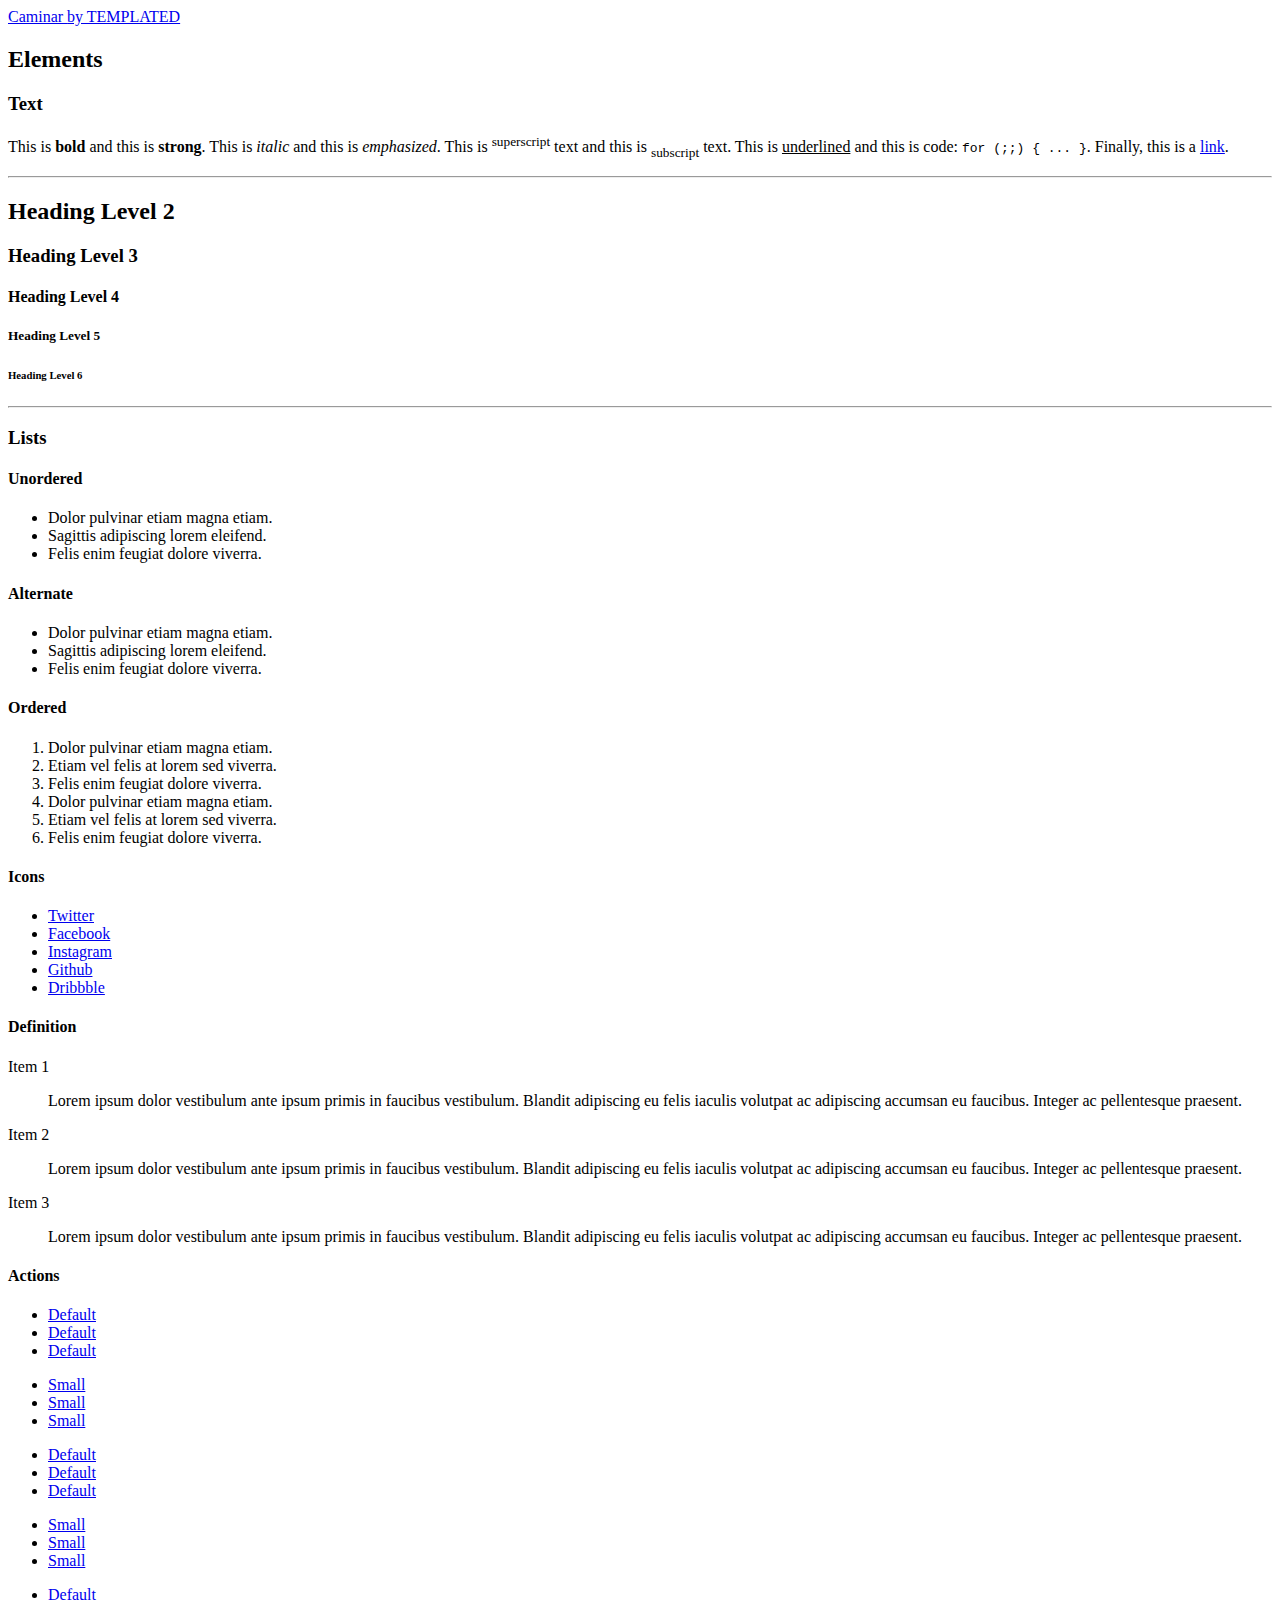
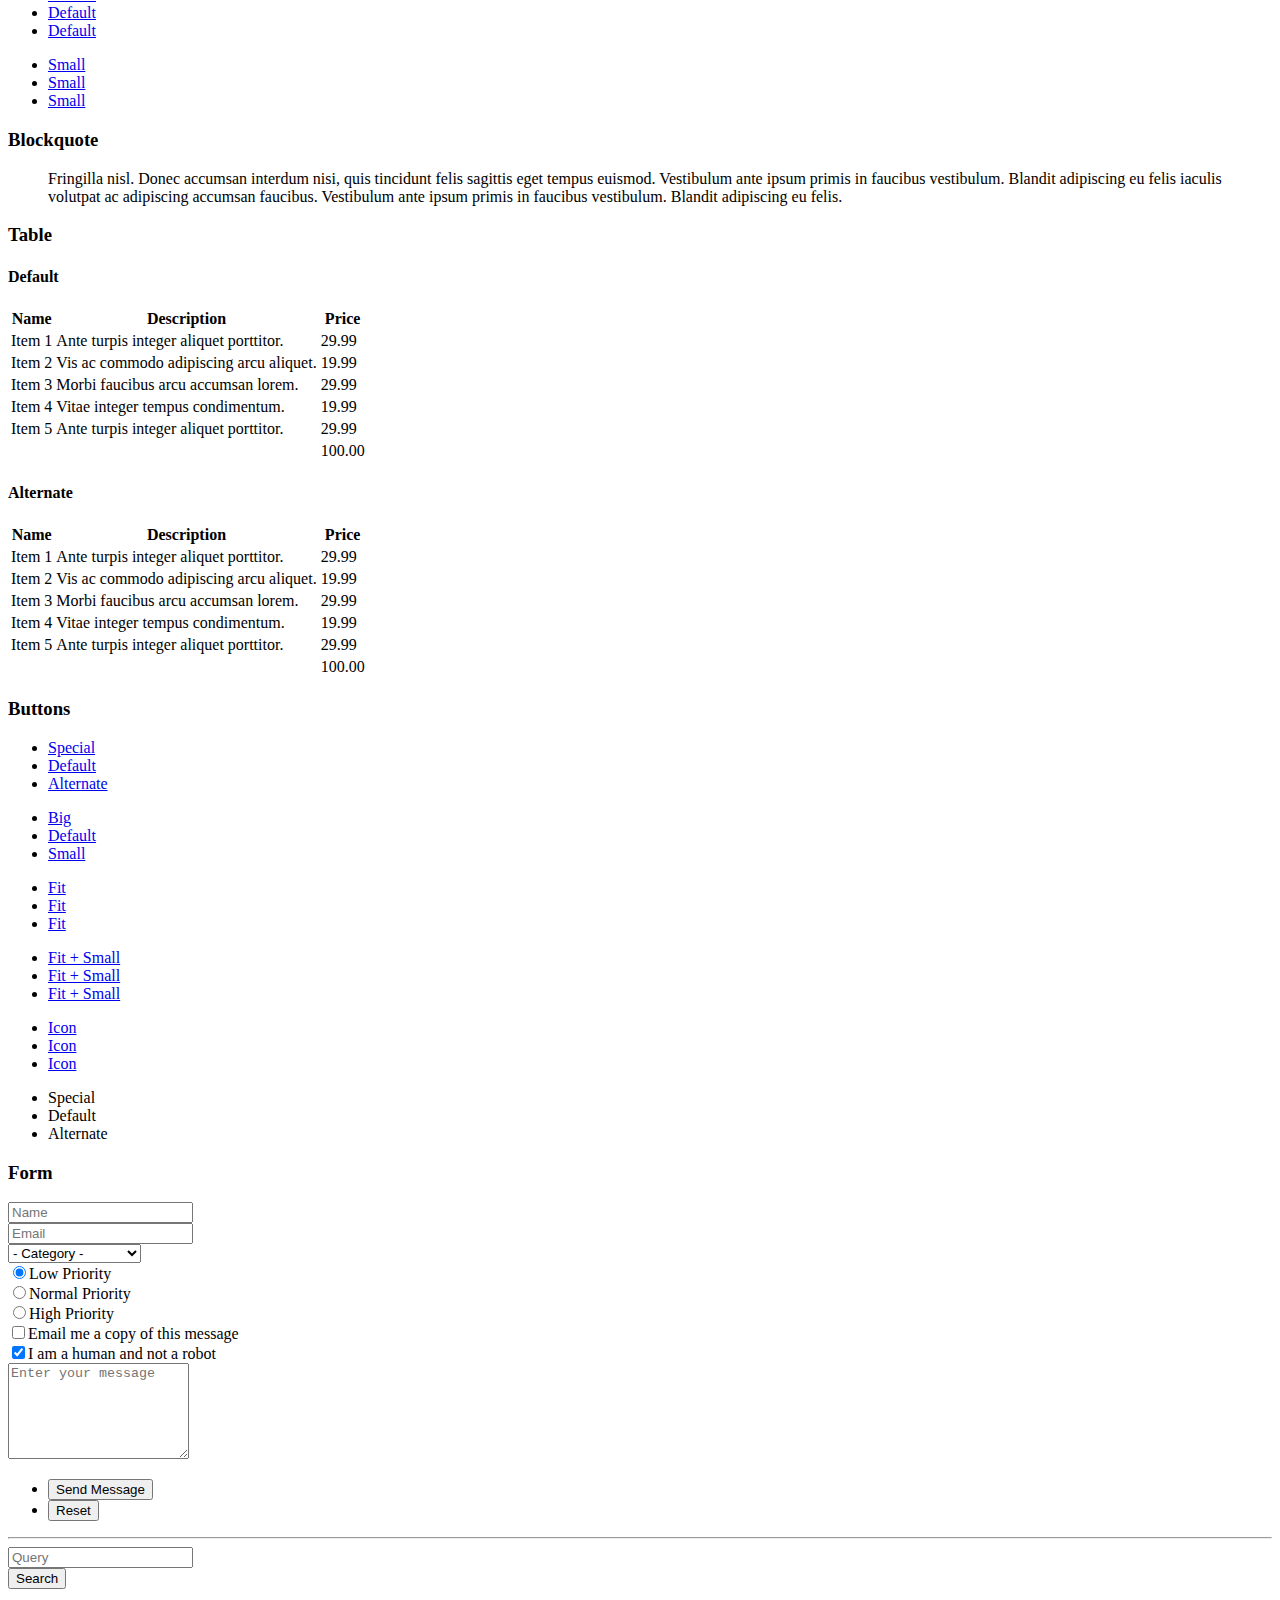
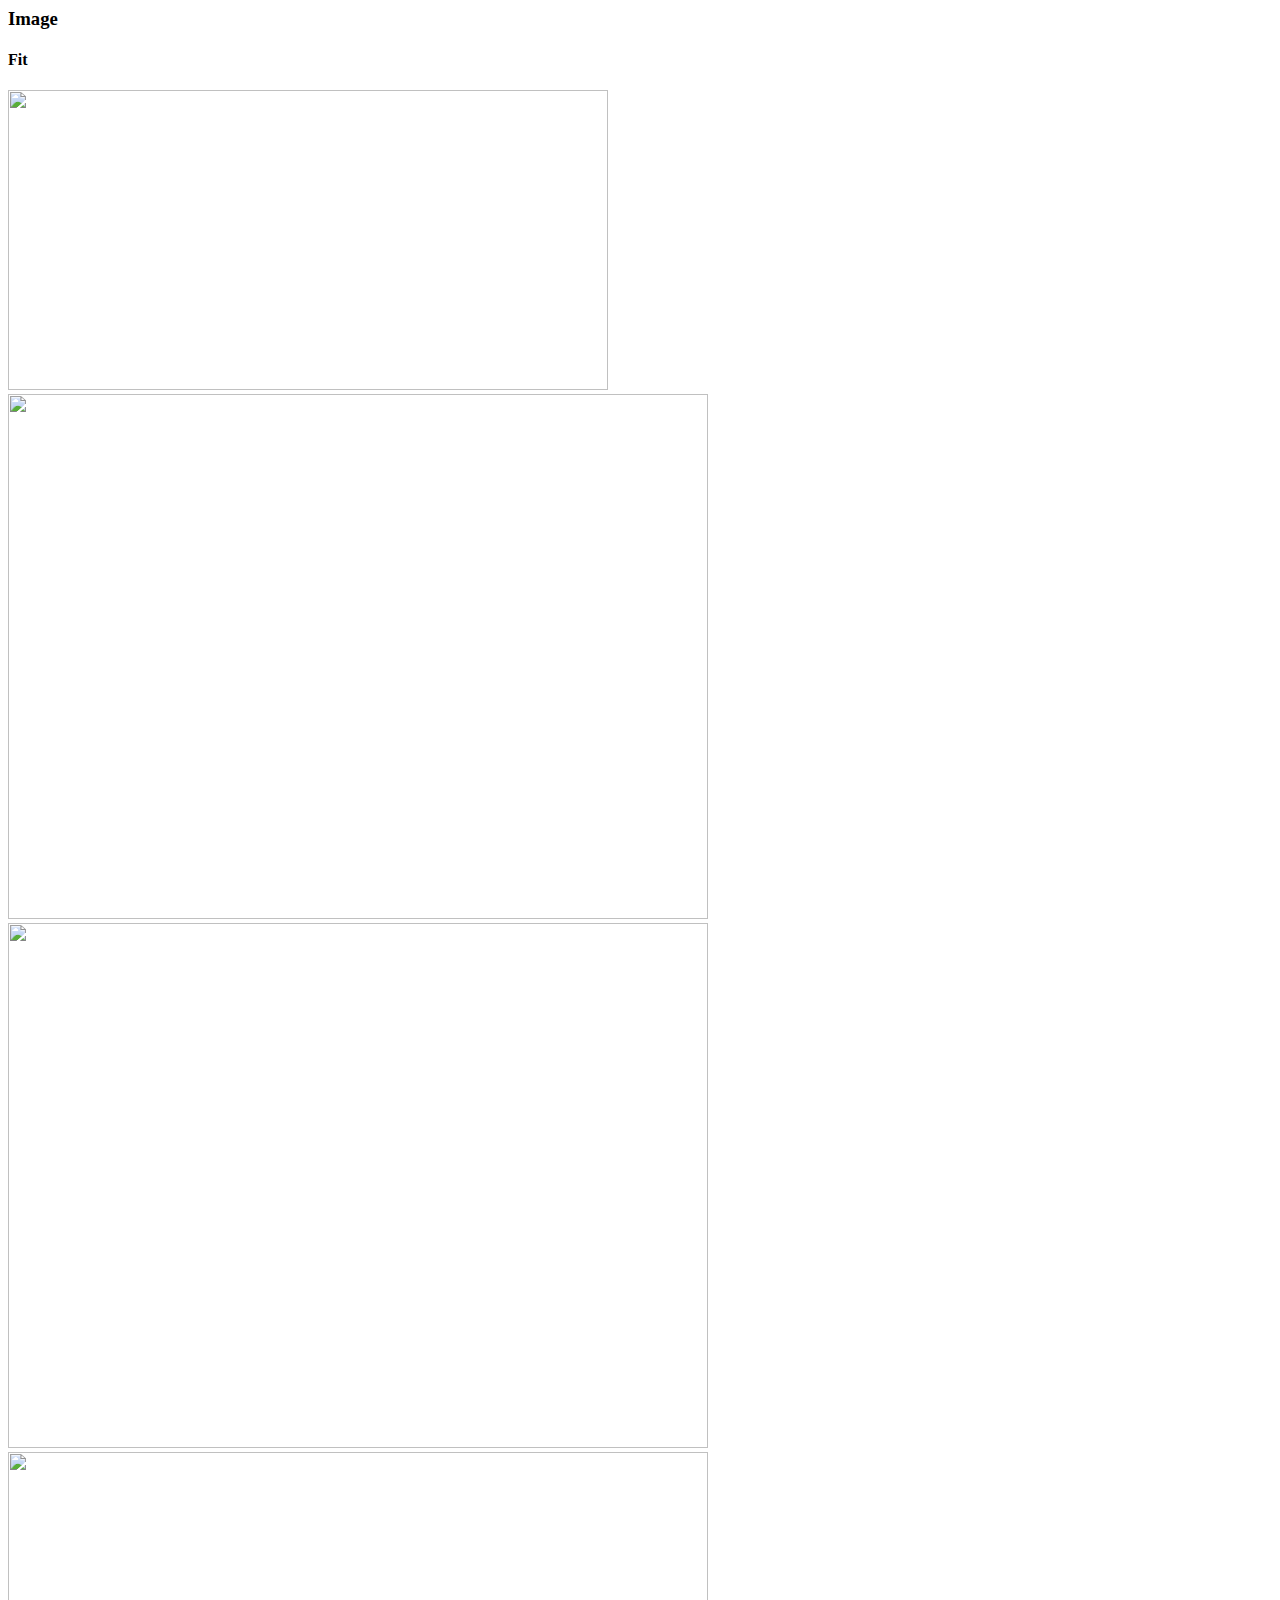
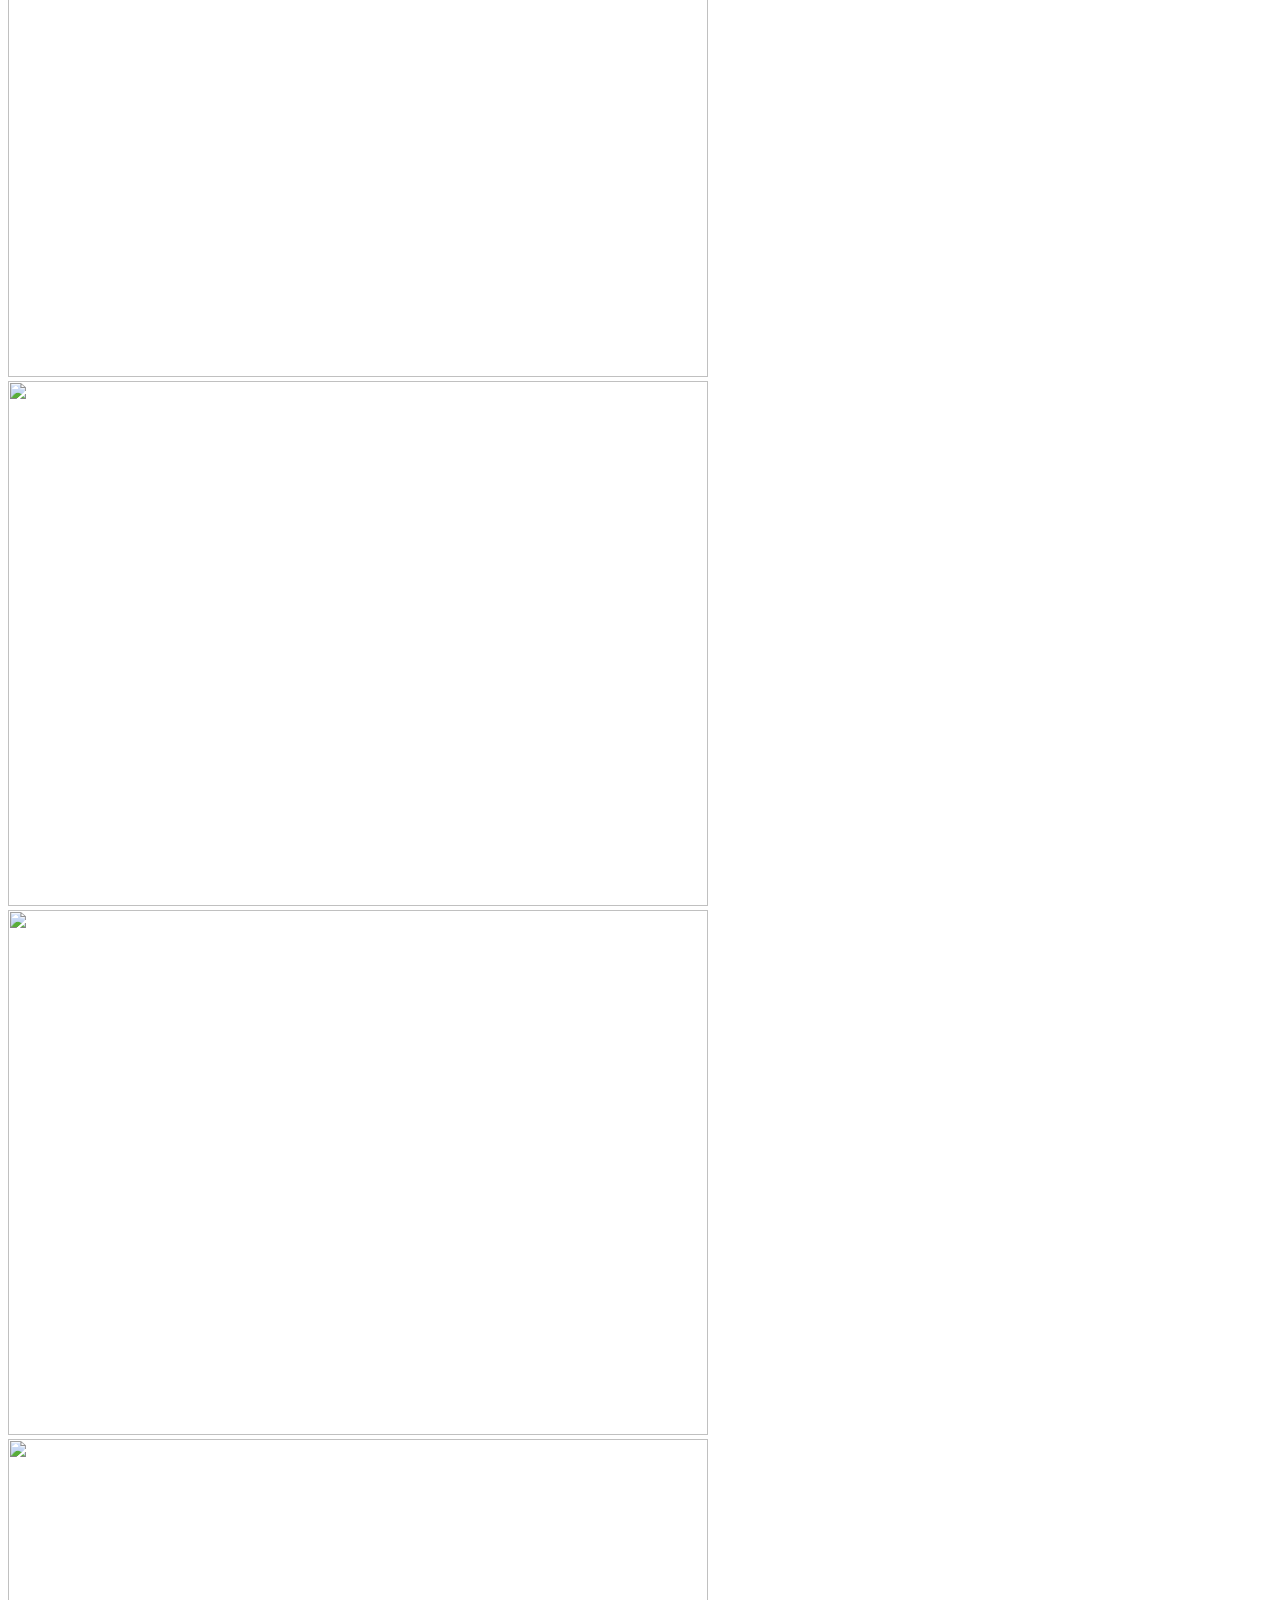
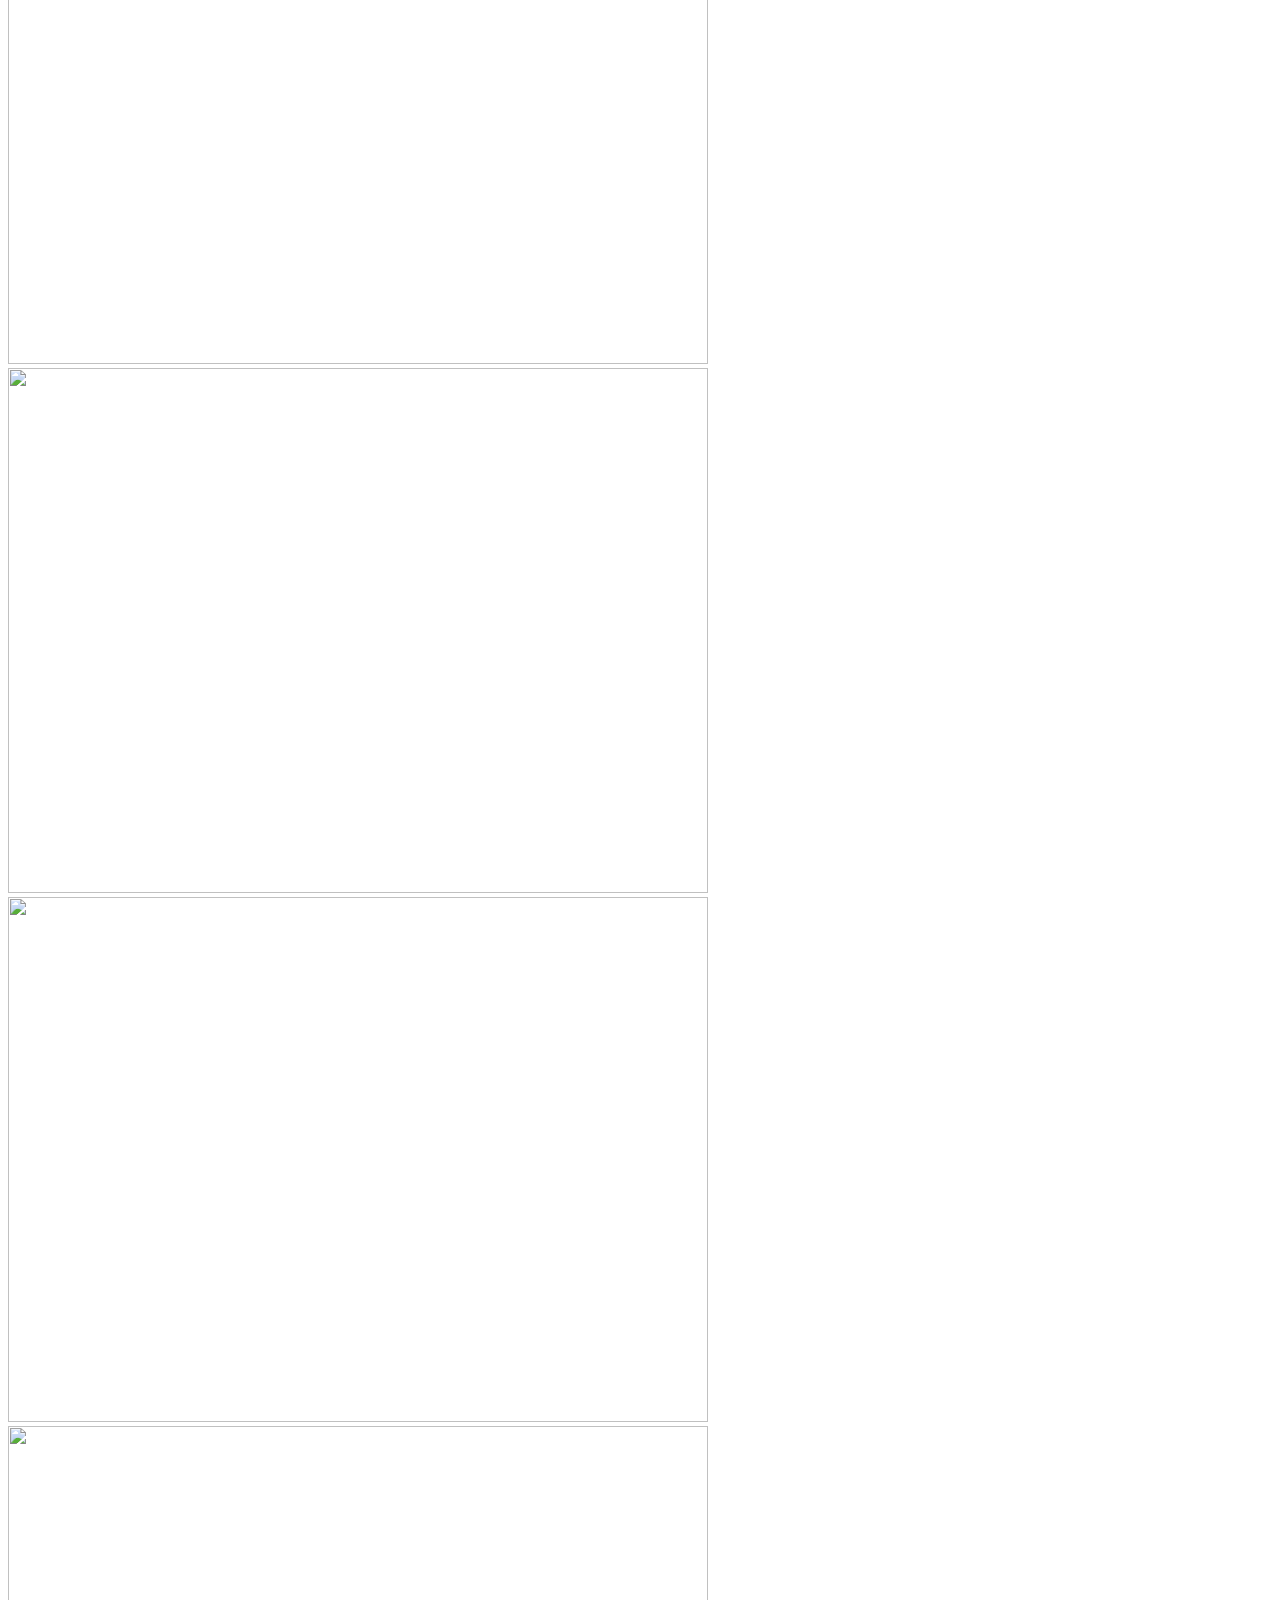
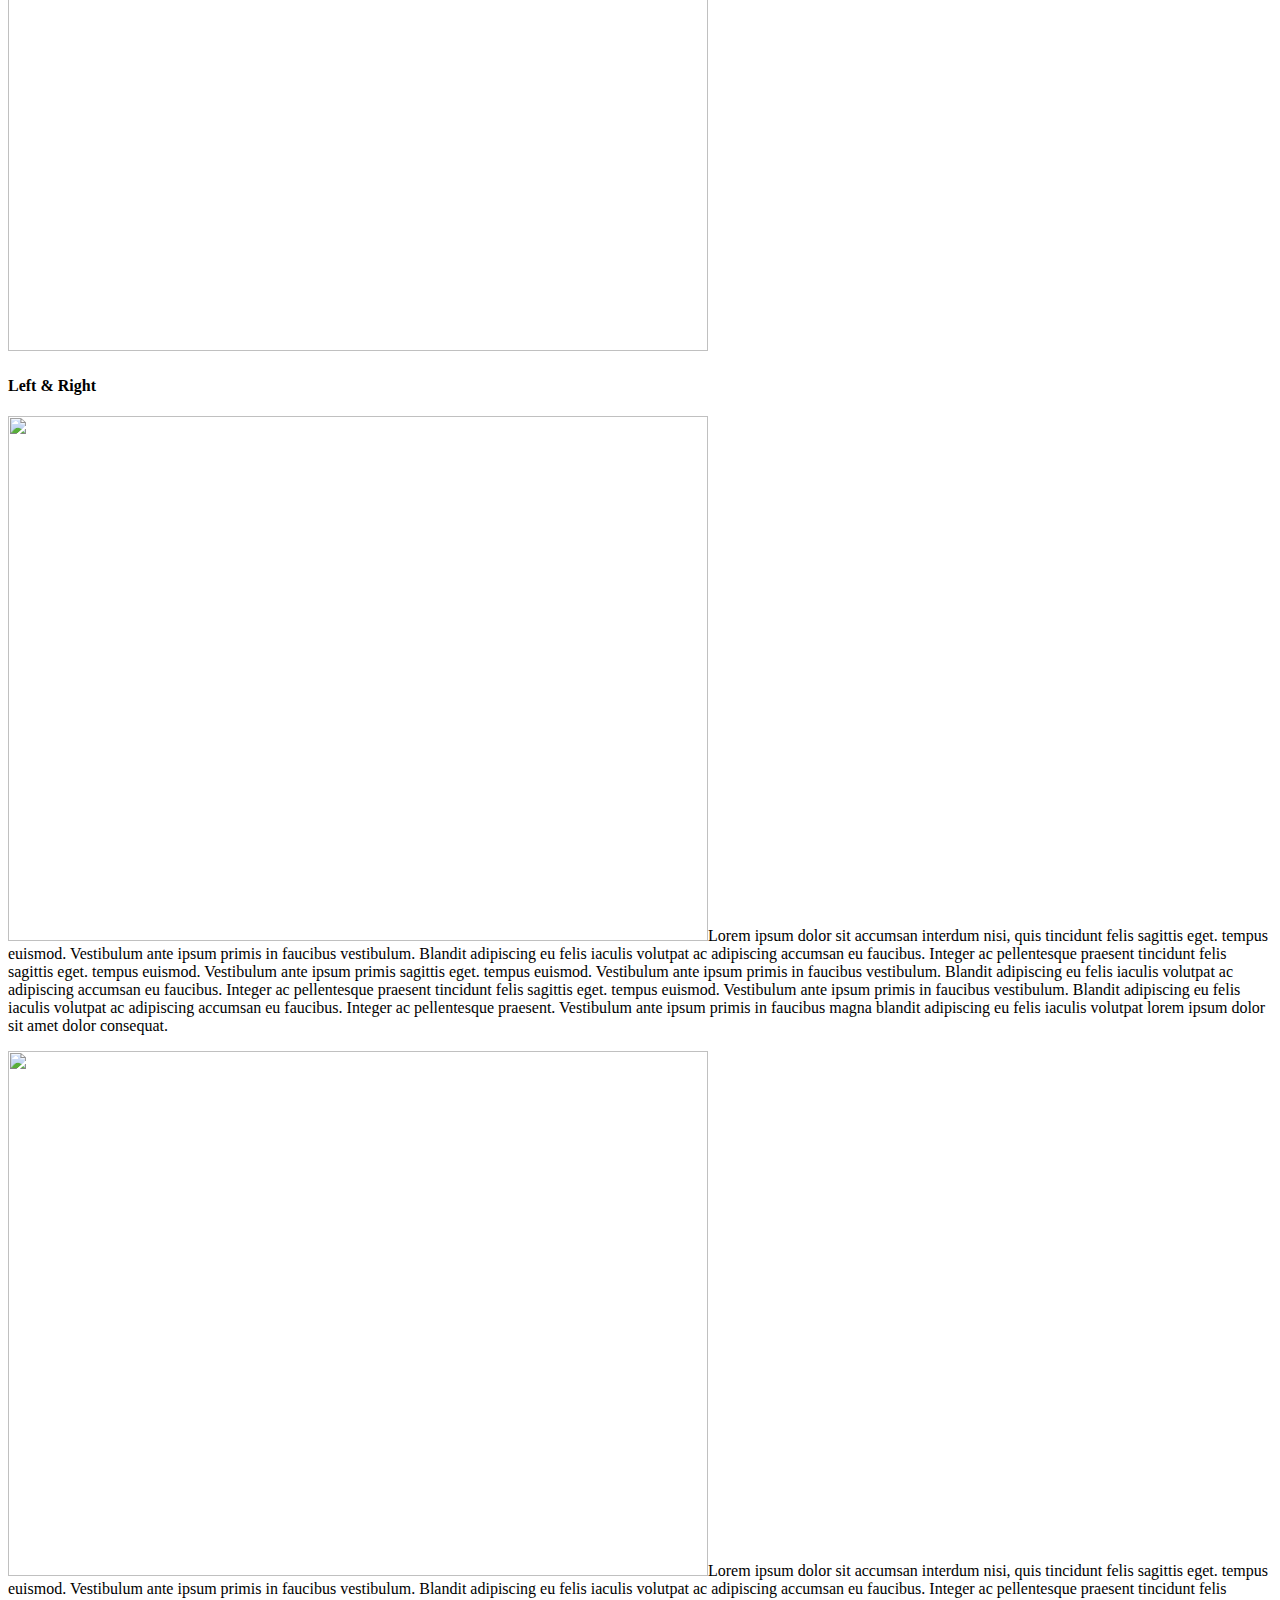
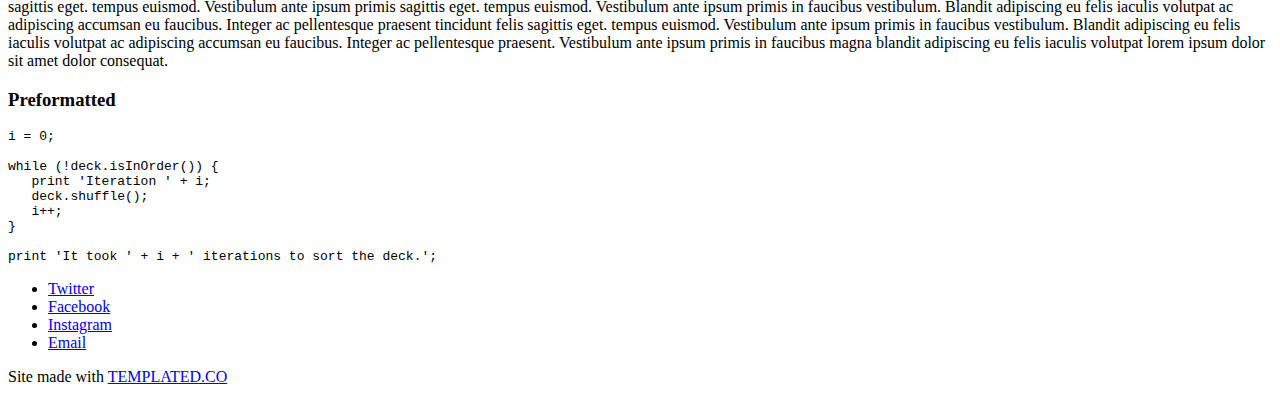
==== elements.html @ 178be5e4 "Add files via upload" ====
<!DOCTYPE HTML>
<!--
	Caminar by TEMPLATED
	templated.co @templatedco
	Released for free under the Creative Commons Attribution 3.0 license (templated.co/license)
--><html><head><title>Caminar by TEMPLATED</title><meta charset="utf-8"><meta name="robots" content="index, follow, max-image-preview:large, max-snippet:-1, max-video-preview:-1"><meta name="viewport" content="width=device-width, initial-scale=1"><link rel="stylesheet" href="assets/css/main.css"></head><body>

		<!-- Header -->
			<header id="header"><div class="logo"><a href="#">Caminar <span>by TEMPLATED</span></a></div>
			</header><!-- Main --><section id="main"><div class="inner">
					<div class="wrapper style1">
						<div class="content">

							<!-- Elements -->
								<h2 id="elements">Elements</h2>
								<div class="row 200%">
									<div class="6u 12u$(medium)">

										<!-- Text stuff -->
											<h3>Text</h3>
											<p>This is <b>bold</b> and this is <strong>strong</strong>. This is <i>italic</i> and this is <em>emphasized</em>.
											This is <sup>superscript</sup> text and this is <sub>subscript</sub> text.
											This is <u>underlined</u> and this is code: <code>for (;;) { ... }</code>.
											Finally, this is a <a href="#">link</a>.</p>
											<hr><h2>Heading Level 2</h2>
											<h3>Heading Level 3</h3>
											<h4>Heading Level 4</h4>
											<h5>Heading Level 5</h5>
											<h6>Heading Level 6</h6>
											<hr><!-- Lists --><h3>Lists</h3>
											<div class="row">
												<div class="6u 12u$(small)">

													<h4>Unordered</h4>
													<ul><li>Dolor pulvinar etiam magna etiam.</li>
														<li>Sagittis adipiscing lorem eleifend.</li>
														<li>Felis enim feugiat dolore viverra.</li>
													</ul><h4>Alternate</h4>
													<ul class="alt"><li>Dolor pulvinar etiam magna etiam.</li>
														<li>Sagittis adipiscing lorem eleifend.</li>
														<li>Felis enim feugiat dolore viverra.</li>
													</ul></div>
												<div class="6u$ 12u$(small)">

													<h4>Ordered</h4>
													<ol><li>Dolor pulvinar etiam magna etiam.</li>
														<li>Etiam vel felis at lorem sed viverra.</li>
														<li>Felis enim feugiat dolore viverra.</li>
														<li>Dolor pulvinar etiam magna etiam.</li>
														<li>Etiam vel felis at lorem sed viverra.</li>
														<li>Felis enim feugiat dolore viverra.</li>
													</ol><h4>Icons</h4>
													<ul class="icons"><li><a href="#" class="icon fa-twitter"><span class="label">Twitter</span></a></li>
														<li><a href="#" class="icon fa-facebook"><span class="label">Facebook</span></a></li>
														<li><a href="#" class="icon fa-instagram"><span class="label">Instagram</span></a></li>
														<li><a href="#" class="icon fa-github"><span class="label">Github</span></a></li>
														<li><a href="#" class="icon fa-dribbble"><span class="label">Dribbble</span></a></li>
													</ul></div>
											</div>
											<h4>Definition</h4>
											<dl><dt>Item 1</dt>
												<dd>
													<p>Lorem ipsum dolor vestibulum ante ipsum primis in faucibus vestibulum. Blandit adipiscing eu felis iaculis volutpat ac adipiscing accumsan eu faucibus. Integer ac pellentesque praesent.</p>
												</dd>
												<dt>Item 2</dt>
												<dd>
													<p>Lorem ipsum dolor vestibulum ante ipsum primis in faucibus vestibulum. Blandit adipiscing eu felis iaculis volutpat ac adipiscing accumsan eu faucibus. Integer ac pellentesque praesent.</p>
												</dd>
												<dt>Item 3</dt>
												<dd>
													<p>Lorem ipsum dolor vestibulum ante ipsum primis in faucibus vestibulum. Blandit adipiscing eu felis iaculis volutpat ac adipiscing accumsan eu faucibus. Integer ac pellentesque praesent.</p>
												</dd>
											</dl><h4>Actions</h4>
											<ul class="actions"><li><a href="#" class="button special">Default</a></li>
												<li><a href="#" class="button">Default</a></li>
												<li><a href="#" class="button alt">Default</a></li>
											</ul><ul class="actions small"><li><a href="#" class="button special small">Small</a></li>
												<li><a href="#" class="button small">Small</a></li>
												<li><a href="#" class="button alt small">Small</a></li>
											</ul><div class="row">
												<div class="3u 12u$(small)">
													<ul class="actions vertical"><li><a href="#" class="button special">Default</a></li>
														<li><a href="#" class="button">Default</a></li>
														<li><a href="#" class="button alt">Default</a></li>
													</ul></div>
												<div class="3u 12u$(small)">
													<ul class="actions vertical small"><li><a href="#" class="button special small">Small</a></li>
														<li><a href="#" class="button small">Small</a></li>
														<li><a href="#" class="button alt small">Small</a></li>
													</ul></div>
												<div class="3u 12u$(small)">
													<ul class="actions vertical"><li><a href="#" class="button special fit">Default</a></li>
														<li><a href="#" class="button fit">Default</a></li>
														<li><a href="#" class="button alt fit">Default</a></li>
													</ul></div>
												<div class="3u$ 12u$(small)">
													<ul class="actions vertical small"><li><a href="#" class="button special small fit">Small</a></li>
														<li><a href="#" class="button small fit">Small</a></li>
														<li><a href="#" class="button alt small fit">Small</a></li>
													</ul></div>
											</div>

										<!-- Blockquote -->
											<h3>Blockquote</h3>
											<blockquote>Fringilla nisl. Donec accumsan interdum nisi, quis tincidunt felis sagittis eget tempus euismod. Vestibulum ante ipsum primis in faucibus vestibulum. Blandit adipiscing eu felis iaculis volutpat ac adipiscing accumsan faucibus. Vestibulum ante ipsum primis in faucibus vestibulum. Blandit adipiscing eu felis.</blockquote>

										<!-- Table -->
											<h3>Table</h3>

											<h4>Default</h4>
											<div class="table-wrapper">
												<table><thead><tr><th>Name</th>
															<th>Description</th>
															<th>Price</th>
														</tr></thead><tbody><tr><td>Item 1</td>
															<td>Ante turpis integer aliquet porttitor.</td>
															<td>29.99</td>
														</tr><tr><td>Item 2</td>
															<td>Vis ac commodo adipiscing arcu aliquet.</td>
															<td>19.99</td>
														</tr><tr><td>Item 3</td>
															<td> Morbi faucibus arcu accumsan lorem.</td>
															<td>29.99</td>
														</tr><tr><td>Item 4</td>
															<td>Vitae integer tempus condimentum.</td>
															<td>19.99</td>
														</tr><tr><td>Item 5</td>
															<td>Ante turpis integer aliquet porttitor.</td>
															<td>29.99</td>
														</tr></tbody><tfoot><tr><td colspan="2"></td>
															<td>100.00</td>
														</tr></tfoot></table></div>

											<h4>Alternate</h4>
											<div class="table-wrapper">
												<table class="alt"><thead><tr><th>Name</th>
															<th>Description</th>
															<th>Price</th>
														</tr></thead><tbody><tr><td>Item 1</td>
															<td>Ante turpis integer aliquet porttitor.</td>
															<td>29.99</td>
														</tr><tr><td>Item 2</td>
															<td>Vis ac commodo adipiscing arcu aliquet.</td>
															<td>19.99</td>
														</tr><tr><td>Item 3</td>
															<td> Morbi faucibus arcu accumsan lorem.</td>
															<td>29.99</td>
														</tr><tr><td>Item 4</td>
															<td>Vitae integer tempus condimentum.</td>
															<td>19.99</td>
														</tr><tr><td>Item 5</td>
															<td>Ante turpis integer aliquet porttitor.</td>
															<td>29.99</td>
														</tr></tbody><tfoot><tr><td colspan="2"></td>
															<td>100.00</td>
														</tr></tfoot></table></div>

									</div>
									<div class="6u$ 12u$(medium)">

										<!-- Buttons -->
											<h3>Buttons</h3>
											<ul class="actions"><li><a href="#" class="button special">Special</a></li>
												<li><a href="#" class="button">Default</a></li>
												<li><a href="#" class="button alt">Alternate</a></li>
											</ul><ul class="actions"><li><a href="#" class="button special big">Big</a></li>
												<li><a href="#" class="button">Default</a></li>
												<li><a href="#" class="button alt small">Small</a></li>
											</ul><ul class="actions fit"><li><a href="#" class="button special fit">Fit</a></li>
												<li><a href="#" class="button fit">Fit</a></li>
												<li><a href="#" class="button alt fit">Fit</a></li>
											</ul><ul class="actions fit small"><li><a href="#" class="button special fit small">Fit + Small</a></li>
												<li><a href="#" class="button fit small">Fit + Small</a></li>
												<li><a href="#" class="button alt fit small">Fit + Small</a></li>
											</ul><ul class="actions"><li><a href="#" class="button special icon fa-search">Icon</a></li>
												<li><a href="#" class="button icon fa-download">Icon</a></li>
												<li><a href="#" class="button alt icon fa-check">Icon</a></li>
											</ul><ul class="actions"><li><span class="button special disabled">Special</span></li>
												<li><span class="button disabled">Default</span></li>
												<li><span class="button alt disabled">Alternate</span></li>
											</ul><!-- Form --><h3>Form</h3>

											<form method="post" action="#">
												<div class="row uniform">
													<div class="6u 12u$(xsmall)">
														<input type="text" name="name" id="name" value="" placeholder="Name"></div>
													<div class="6u$ 12u$(xsmall)">
														<input type="email" name="email" id="email" value="" placeholder="Email"></div>
													<!-- Break -->
													<div class="12u$">
														<div class="select-wrapper">
															<select name="category" id="category"><option value="">- Category -</option><option value="1">Manufacturing</option><option value="1">Shipping</option><option value="1">Administration</option><option value="1">Human Resources</option></select></div>
													</div>
													<!-- Break -->
													<div class="4u 12u$(small)">
														<input type="radio" id="priority-low" name="priority" checked><label for="priority-low">Low Priority</label>
													</div>
													<div class="4u 12u$(small)">
														<input type="radio" id="priority-normal" name="priority"><label for="priority-normal">Normal Priority</label>
													</div>
													<div class="4u$ 12u$(small)">
														<input type="radio" id="priority-high" name="priority"><label for="priority-high">High Priority</label>
													</div>
													<!-- Break -->
													<div class="6u 12u$(small)">
														<input type="checkbox" id="copy" name="copy"><label for="copy">Email me a copy of this message</label>
													</div>
													<div class="6u$ 12u$(small)">
														<input type="checkbox" id="human" name="human" checked><label for="human">I am a human and not a robot</label>
													</div>
													<!-- Break -->
													<div class="12u$">
														<textarea name="message" id="message" placeholder="Enter your message" rows="6"></textarea></div>
													<!-- Break -->
													<div class="12u$">
														<ul class="actions"><li><input type="submit" value="Send Message"></li>
															<li><input type="reset" value="Reset" class="alt"></li>
														</ul></div>
												</div>
											</form>

											<hr><form method="post" action="#">
												<div class="row uniform">
													<div class="9u 12u$(small)">
														<input type="text" name="query" id="query" value="" placeholder="Query"></div>
													<div class="3u$ 12u$(small)">
														<input type="submit" value="Search" class="fit"></div>
												</div>
											</form>

										<!-- Image -->
											<h3>Image</h3>

											<h4>Fit</h4>
											<span class="image fit"><img src="images/pic01.jpg" alt="" width="600" height="300"></span>
											<div class="box alt">
												<div class="row 50% uniform">
													<div class="4u"><span class="image fit"><img src="images/pic06.jpg" alt="" width="700" height="525"></span></div>
													<div class="4u"><span class="image fit"><img src="images/pic07.jpg" alt="" width="700" height="525"></span></div>
													<div class="4u$"><span class="image fit"><img src="images/pic08.jpg" alt="" width="700" height="525"></span></div>
													<!-- Break -->
													<div class="4u"><span class="image fit"><img src="images/pic08.jpg" alt="" width="700" height="525"></span></div>
													<div class="4u"><span class="image fit"><img src="images/pic06.jpg" alt="" width="700" height="525"></span></div>
													<div class="4u$"><span class="image fit"><img src="images/pic07.jpg" alt="" width="700" height="525"></span></div>
													<!-- Break -->
													<div class="4u"><span class="image fit"><img src="images/pic07.jpg" alt="" width="700" height="525"></span></div>
													<div class="4u"><span class="image fit"><img src="images/pic08.jpg" alt="" width="700" height="525"></span></div>
													<div class="4u$"><span class="image fit"><img src="images/pic06.jpg" alt="" width="700" height="525"></span></div>
												</div>
											</div>

											<h4>Left &amp; Right</h4>
											<p><span class="image left"><img src="images/pic06.jpg" alt="" width="700" height="525"></span>Lorem ipsum dolor sit accumsan interdum nisi, quis tincidunt felis sagittis eget. tempus euismod. Vestibulum ante ipsum primis in faucibus vestibulum. Blandit adipiscing eu felis iaculis volutpat ac adipiscing accumsan eu faucibus. Integer ac pellentesque praesent tincidunt felis sagittis eget. tempus euismod. Vestibulum ante ipsum primis sagittis eget. tempus euismod. Vestibulum ante ipsum primis in faucibus vestibulum. Blandit adipiscing eu felis iaculis volutpat ac adipiscing accumsan eu faucibus. Integer ac pellentesque praesent tincidunt felis sagittis eget. tempus euismod. Vestibulum ante ipsum primis in faucibus vestibulum. Blandit adipiscing eu felis iaculis volutpat ac adipiscing accumsan eu faucibus. Integer ac pellentesque praesent. Vestibulum ante ipsum primis in faucibus magna blandit adipiscing eu felis iaculis volutpat lorem ipsum dolor sit amet dolor consequat.</p>
											<p><span class="image right"><img src="images/pic07.jpg" alt="" width="700" height="525"></span>Lorem ipsum dolor sit accumsan interdum nisi, quis tincidunt felis sagittis eget. tempus euismod. Vestibulum ante ipsum primis in faucibus vestibulum. Blandit adipiscing eu felis iaculis volutpat ac adipiscing accumsan eu faucibus. Integer ac pellentesque praesent tincidunt felis sagittis eget. tempus euismod. Vestibulum ante ipsum primis sagittis eget. tempus euismod. Vestibulum ante ipsum primis in faucibus vestibulum. Blandit adipiscing eu felis iaculis volutpat ac adipiscing accumsan eu faucibus. Integer ac pellentesque praesent tincidunt felis sagittis eget. tempus euismod. Vestibulum ante ipsum primis in faucibus vestibulum. Blandit adipiscing eu felis iaculis volutpat ac adipiscing accumsan eu faucibus. Integer ac pellentesque praesent. Vestibulum ante ipsum primis in faucibus magna blandit adipiscing eu felis iaculis volutpat lorem ipsum dolor sit amet dolor consequat.</p>

										<!-- Preformatted Code -->
											<h3>Preformatted</h3>
											<pre><code>i = 0;

while (!deck.isInOrder()) {
   print 'Iteration ' + i;
   deck.shuffle();
   i++;
}

print 'It took ' + i + ' iterations to sort the deck.';
</code></pre>

									</div>
								</div>
							</div>

						</div>
					</div>
			</section><!-- Footer --><footer id="footer"><div class="container">
					<ul class="icons"><li><a href="#" class="icon fa-twitter"><span class="label">Twitter</span></a></li>
						<li><a href="#" class="icon fa-facebook"><span class="label">Facebook</span></a></li>
						<li><a href="#" class="icon fa-instagram"><span class="label">Instagram</span></a></li>
						<li><a href="#" class="icon fa-envelope-o"><span class="label">Email</span></a></li>
					</ul></div>
			</footer><div class="copyright">
			Site made with <a href="https://templated.co/">TEMPLATED.CO</a>
		</div>

		<!-- Scripts -->
			<script src="assets/js/jquery.min.js"></script><script src="assets/js/jquery.poptrox.min.js"></script><script src="assets/js/skel.min.js"></script><script src="assets/js/util.js"></script><script src="assets/js/main.js"></script></body></html>
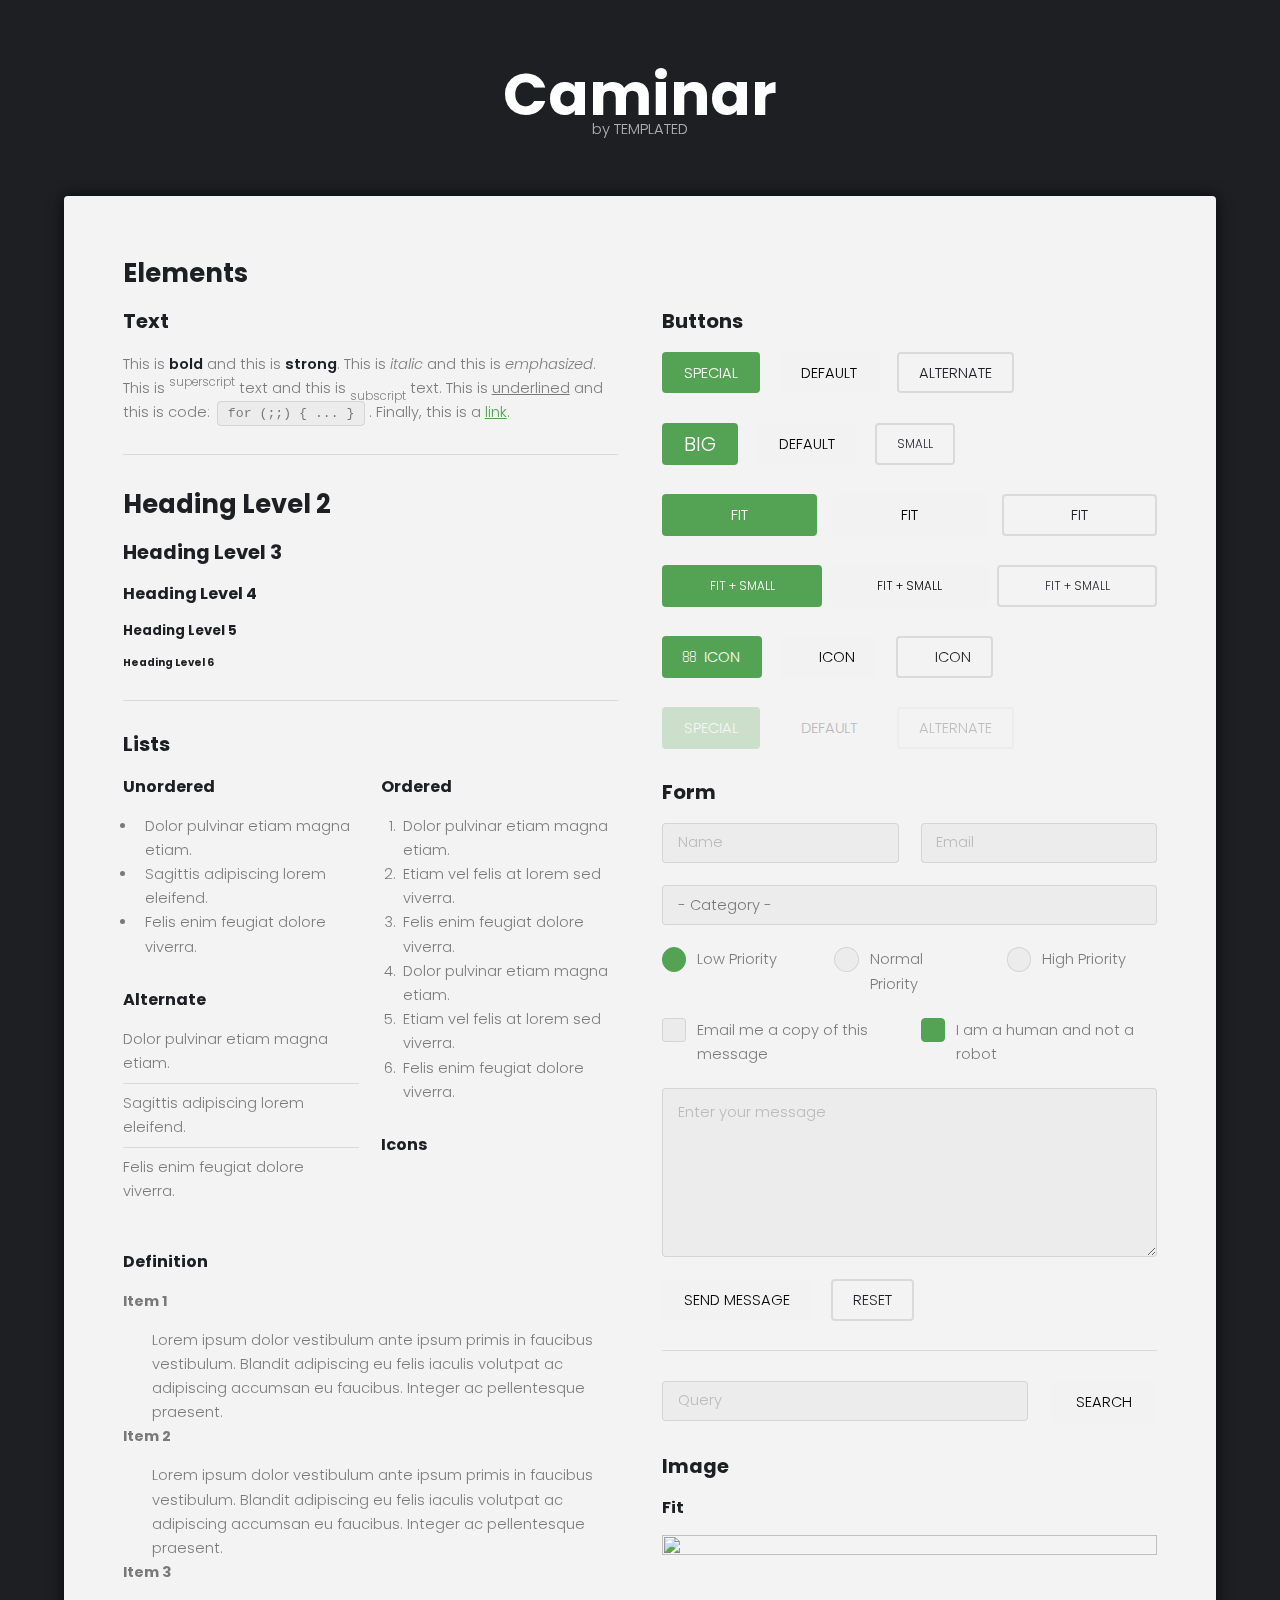
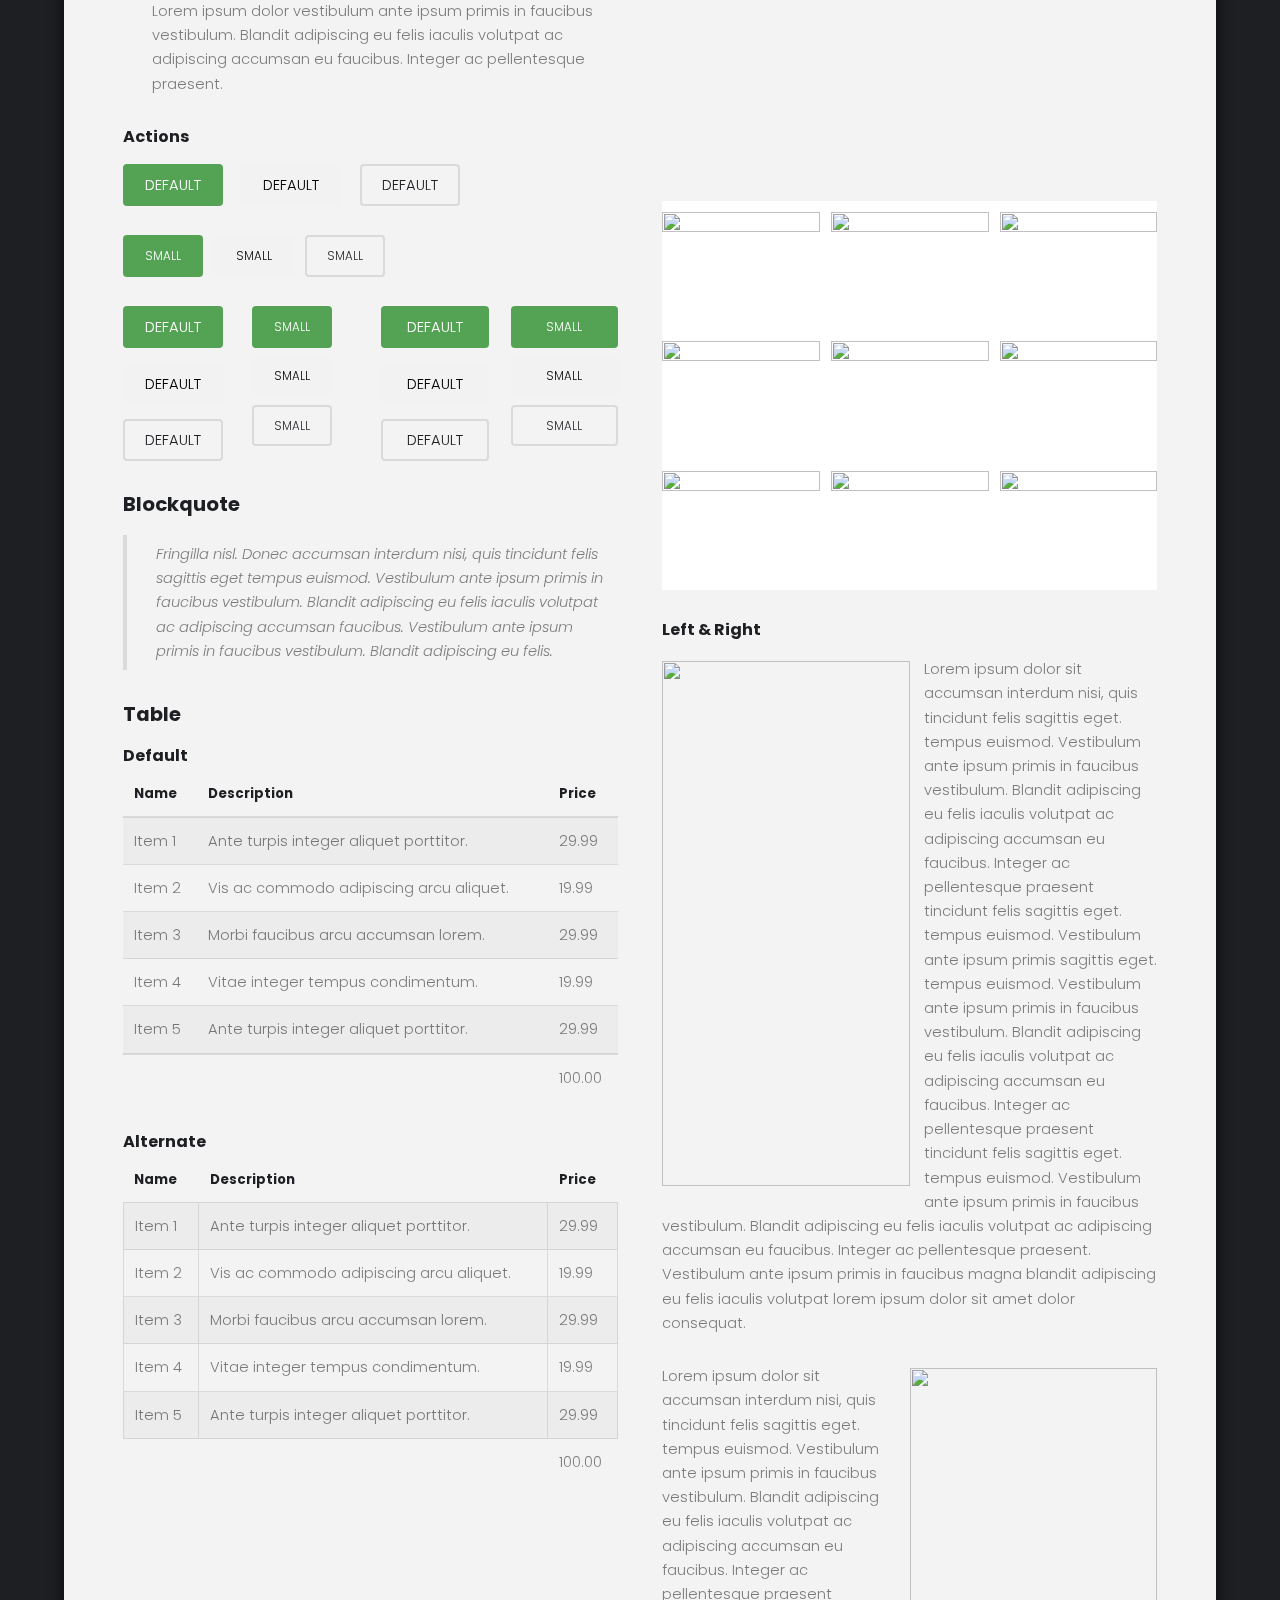
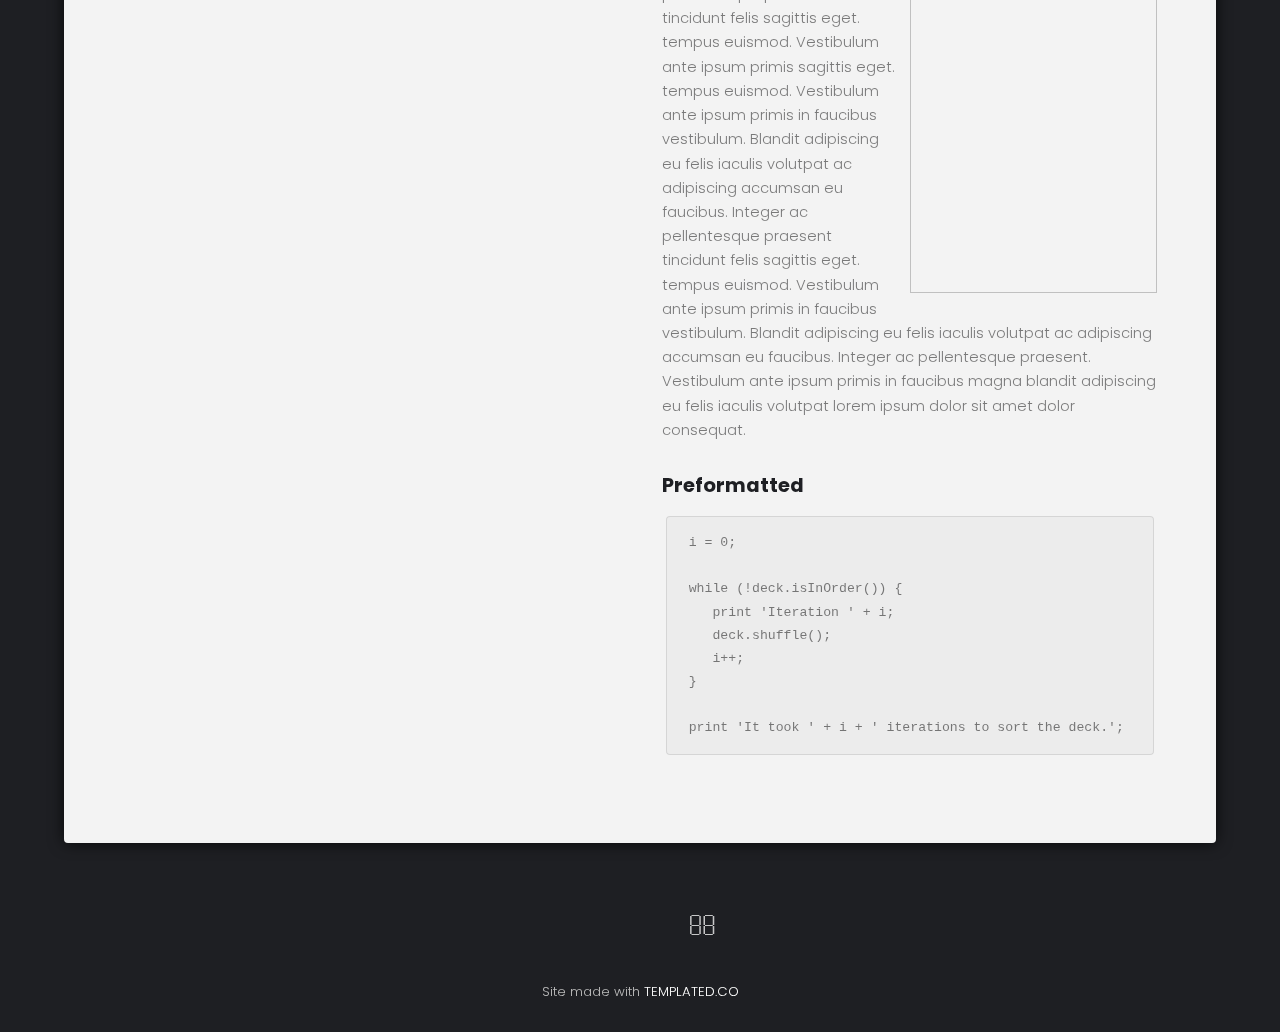
==== commit 953c2e30: "oikeat kansiot tiedostoille" ====
--- a/elements.html
+++ b/elements.html
@@ -1,9 +1,9 @@
-<!DOCTYPE HTML>
+<!DOCTYPE HTML>
 <!--
 	Caminar by TEMPLATED
 	templated.co @templatedco
 	Released for free under the Creative Commons Attribution 3.0 license (templated.co/license)
---><html><head><title>Caminar by TEMPLATED</title><meta charset="utf-8"><meta name="robots" content="index, follow, max-image-preview:large, max-snippet:-1, max-video-preview:-1"><meta name="viewport" content="width=device-width, initial-scale=1"><link rel="stylesheet" href="assets/css/main.css"></head><body>
+--><html><head><title>Caminar by TEMPLATED</title><meta charset="utf-8"><meta name="robots" content="index, follow, max-image-preview:large, max-snippet:-1, max-video-preview:-1"><meta name="viewport" content="width=device-width, initial-scale=1"><link rel="stylesheet" href="./css/main.css"></head><body>
 
 		<!-- Header -->
 			<header id="header"><div class="logo"><a href="#">Caminar <span>by TEMPLATED</span></a></div>
@@ -283,4 +283,4 @@
 		</div>
 
 		<!-- Scripts -->
-			<script src="assets/js/jquery.min.js"></script><script src="assets/js/jquery.poptrox.min.js"></script><script src="assets/js/skel.min.js"></script><script src="assets/js/util.js"></script><script src="assets/js/main.js"></script></body></html>
+			<script src="./js/jquery.min.js"></script><script src="./js/jquery.poptrox.min.js"></script><script src="./js/skel.min.js"></script><script src="./js/util.js"></script><script src="./js/main.js"></script></body></html>
--- a/css/main.css
+++ b/css/main.css
@@ -0,0 +1,3185 @@
+@import url(font-awesome.min.css);
+@import url("https://fonts.googleapis.com/css?family=Poppins:300,400,500,600,700");
+
+/*
+	Caminar by TEMPLATED
+	templated.co @templatedco
+	Released for free under the Creative Commons Attribution 3.0 license (templated.co/license)
+*/
+
+/* Reset */
+
+	html, body, div, span, applet, object, iframe, h1, h2, h3, h4, h5, h6, p, blockquote, pre, a, abbr, acronym, address, big, cite, code, del, dfn, em, img, ins, kbd, q, s, samp, small, strike, strong, sub, sup, tt, var, b, u, i, center, dl, dt, dd, ol, ul, li, fieldset, form, label, legend, table, caption, tbody, tfoot, thead, tr, th, td, article, aside, canvas, details, embed, figure, figcaption, footer, header, hgroup, menu, nav, output, ruby, section, summary, time, mark, audio, video {
+		margin: 0;
+		padding: 0;
+		border: 0;
+		font-size: 100%;
+		font: inherit;
+		vertical-align: baseline;
+	}
+.image.fit img {
+	width: 100%;
+	height: auto;
+}
+	article, aside, details, figcaption, figure, footer, header, hgroup, menu, nav, section {
+		display: block;
+	}
+
+	body {
+		line-height: 1;
+	}
+
+	ol, ul {
+		list-style: none;
+	}
+
+	blockquote, q {
+		quotes: none;
+	}
+
+	blockquote:before, blockquote:after, q:before, q:after {
+		content: '';
+		content: none;
+	}
+
+	table {
+		border-collapse: collapse;
+		border-spacing: 0;
+	}
+
+	body {
+		-webkit-text-size-adjust: none;
+	}
+
+/* Box Model */
+
+	*, *:before, *:after {
+		-moz-box-sizing: border-box;
+		-webkit-box-sizing: border-box;
+		box-sizing: border-box;
+	}
+
+/* Containers */
+
+	.container {
+		margin-left: auto;
+		margin-right: auto;
+	}
+
+	.container.\31 25\25 {
+		width: 100%;
+		max-width: 100rem;
+		min-width: 80rem;
+	}
+
+	.container.\37 5\25 {
+		width: 60rem;
+	}
+
+	.container.\35 0\25 {
+		width: 40rem;
+	}
+
+	.container.\32 5\25 {
+		width: 20rem;
+	}
+
+	.container {
+		width: 80rem;
+	}
+
+	@media screen and (max-width: 1680px) {
+
+		.container.\31 25\25 {
+			width: 100%;
+			max-width: 100rem;
+			min-width: 80rem;
+		}
+
+		.container.\37 5\25 {
+			width: 60rem;
+		}
+
+		.container.\35 0\25 {
+			width: 40rem;
+		}
+
+		.container.\32 5\25 {
+			width: 20rem;
+		}
+
+		.container {
+			width: 80rem;
+		}
+
+	}
+
+	@media screen and (max-width: 1280px) {
+
+		.container.\31 25\25 {
+			width: 100%;
+			max-width: 81.25rem;
+			min-width: 65rem;
+		}
+
+		.container.\37 5\25 {
+			width: 48.75rem;
+		}
+
+		.container.\35 0\25 {
+			width: 32.5rem;
+		}
+
+		.container.\32 5\25 {
+			width: 16.25rem;
+		}
+
+		.container {
+			width: 65rem;
+		}
+
+	}
+
+	@media screen and (max-width: 980px) {
+
+		.container.\31 25\25 {
+			width: 100%;
+			max-width: 112.5%;
+			min-width: 90%;
+		}
+
+		.container.\37 5\25 {
+			width: 67.5%;
+		}
+
+		.container.\35 0\25 {
+			width: 45%;
+		}
+
+		.container.\32 5\25 {
+			width: 22.5%;
+		}
+
+		.container {
+			width: 90%;
+		}
+
+	}
+
+	@media screen and (max-width: 736px) {
+
+		.container.\31 25\25 {
+			width: 100%;
+			max-width: 112.5%;
+			min-width: 90%;
+		}
+
+		.container.\37 5\25 {
+			width: 67.5%;
+		}
+
+		.container.\35 0\25 {
+			width: 45%;
+		}
+		}
+
+		.container.\32 5\25 {
+			width: 22.5%;
+		}
+
+		.container {
+			width: 90% !important;
+		}
+
+	}
+
+	@media screen and (max-width: 480px) {
+
+		.container.\31 25\25 {
+			width: 100%;
+			max-width: 112.5%;
+			min-width: 90%;
+		}
+
+		.container.\37 5\25 {
+			width: 67.5%;
+		}
+
+		.container.\35 0\25 {
+			width: 45%;
+		}
+
+		.container.\32 5\25 {
+			width: 22.5%;
+		}
+
+		.container {
+			width: 90% !important;
+		}
+
+	}
+
+/* Grid */
+
+	.row {
+		border-bottom: solid 1px transparent;
+		-moz-box-sizing: border-box;
+		-webkit-box-sizing: border-box;
+		box-sizing: border-box;
+	}
+
+	.row > * {
+		float: left;
+		-moz-box-sizing: border-box;
+		-webkit-box-sizing: border-box;
+		box-sizing: border-box;
+	}
+
+	.row:after, .row:before {
+		content: '';
+		display: block;
+		clear: both;
+		height: 0;
+	}
+
+	.row.uniform > * > :first-child {
+		margin-top: 0;
+	}
+
+	.row.uniform > * > :last-child {
+		margin-bottom: 0;
+	}
+
+	.row.\30 \25 > * {
+		padding: 0 0 0 0rem;
+	}
+
+	.row.\30 \25 {
+		margin: 0 0 -1px 0rem;
+	}
+
+	.row.uniform.\30 \25 > * {
+		padding: 0rem 0 0 0rem;
+	}
+
+	.row.uniform.\30 \25 {
+		margin: 0rem 0 -1px 0rem;
+	}
+
+	.row > * {
+		padding: 0 0 0 2rem;
+	}
+
+	.row {
+		margin: 0 0 -1px -2rem;
+	}
+
+	.row.uniform > * {
+		padding: 2rem 0 0 2rem;
+	}
+
+	.row.uniform {
+		margin: -2rem 0 -1px -2rem;
+	}
+
+	.row.\32 00\25 > * {
+		padding: 0 0 0 4rem;
+	}
+
+	.row.\32 00\25 {
+		margin: 0 0 -1px -4rem;
+	}
+
+	.row.uniform.\32 00\25 > * {
+		padding: 4rem 0 0 4rem;
+	}
+
+	.row.uniform.\32 00\25 {
+		margin: -4rem 0 -1px -4rem;
+	}
+
+	.row.\31 50\25 > * {
+		padding: 0 0 0 3rem;
+	}
+
+	.row.\31 50\25 {
+		margin: 0 0 -1px -3rem;
+	}
+
+	.row.uniform.\31 50\25 > * {
+		padding: 3rem 0 0 3rem;
+	}
+
+	.row.uniform.\31 50\25 {
+		margin: -3rem 0 -1px -3rem;
+	}
+
+	.row.\35 0\25 > * {
+		padding: 0 0 0 1rem;
+	}
+
+	.row.\35 0\25 {
+		margin: 0 0 -1px -1rem;
+	}
+
+	.row.uniform.\35 0\25 > * {
+		padding: 1rem 0 0 1rem;
+	}
+
+	.row.uniform.\35 0\25 {
+		margin: -1rem 0 -1px -1rem;
+	}
+
+	.row.\32 5\25 > * {
+		padding: 0 0 0 0.5rem;
+	}
+
+	.row.\32 5\25 {
+		margin: 0 0 -1px -0.5rem;
+	}
+
+	.row.uniform.\32 5\25 > * {
+		padding: 0.5rem 0 0 0.5rem;
+	}
+
+	.row.uniform.\32 5\25 {
+		margin: -0.5rem 0 -1px -0.5rem;
+	}
+
+	.\31 2u, .\31 2u\24 {
+		width: 100%;
+		clear: none;
+		margin-left: 0;
+	}
+
+	.\31 1u, .\31 1u\24 {
+		width: 91.6666666667%;
+		clear: none;
+		margin-left: 0;
+	}
+
+	.\31 0u, .\31 0u\24 {
+		width: 83.3333333333%;
+		clear: none;
+		margin-left: 0;
+	}
+
+	.\39 u, .\39 u\24 {
+		width: 75%;
+		clear: none;
+		margin-left: 0;
+	}
+
+	.\38 u, .\38 u\24 {
+		width: 66.6666666667%;
+		clear: none;
+		margin-left: 0;
+	}
+
+	.\37 u, .\37 u\24 {
+		width: 58.3333333333%;
+		clear: none;
+		margin-left: 0;
+	}
+
+	.\36 u, .\36 u\24 {
+		width: 50%;
+		clear: none;
+		margin-left: 0;
+	}
+
+	.\35 u, .\35 u\24 {
+		width: 41.6666666667%;
+		clear: none;
+		margin-left: 0;
+	}
+
+	.\34 u, .\34 u\24 {
+		width: 33.3333333333%;
+		clear: none;
+		margin-left: 0;
+	}
+
+	.\33 u, .\33 u\24 {
+		width: 25%;
+		clear: none;
+		margin-left: 0;
+	}
+
+	.\32 u, .\32 u\24 {
+		width: 16.6666666667%;
+		clear: none;
+		margin-left: 0;
+	}
+
+	.\31 u, .\31 u\24 {
+		width: 8.3333333333%;
+		clear: none;
+		margin-left: 0;
+	}
+
+	.\31 2u\24 + *,
+	.\31 1u\24 + *,
+	.\31 0u\24 + *,
+	.\39 u\24 + *,
+	.\38 u\24 + *,
+	.\37 u\24 + *,
+	.\36 u\24 + *,
+	.\35 u\24 + *,
+	.\34 u\24 + *,
+	.\33 u\24 + *,
+	.\32 u\24 + *,
+	.\31 u\24 + * {
+		clear: left;
+	}
+
+	.\-11u {
+		margin-left: 91.66667%;
+	}
+
+	.\-10u {
+		margin-left: 83.33333%;
+	}
+
+	.\-9u {
+		margin-left: 75%;
+	}
+
+	.\-8u {
+		margin-left: 66.66667%;
+	}
+
+	.\-7u {
+		margin-left: 58.33333%;
+	}
+
+	.\-6u {
+		margin-left: 50%;
+	}
+
+	.\-5u {
+		margin-left: 41.66667%;
+	}
+
+	.\-4u {
+		margin-left: 33.33333%;
+	}
+
+	.\-3u {
+		margin-left: 25%;
+	}
+
+	.\-2u {
+		margin-left: 16.66667%;
+	}
+
+	.\-1u {
+		margin-left: 8.33333%;
+	}
+
+	@media screen and (max-width: 1680px) {
+
+		.row > * {
+			padding: 0 0 0 2rem;
+		}
+
+		.row {
+			margin: 0 0 -1px -2rem;
+		}
+
+		.row.uniform > * {
+			padding: 2rem 0 0 2rem;
+		}
+
+		.row.uniform {
+			margin: -2rem 0 -1px -2rem;
+		}
+
+		.row.\32 00\25 > * {
+			padding: 0 0 0 4rem;
+		}
+
+		.row.\32 00\25 {
+			margin: 0 0 -1px -4rem;
+		}
+
+		.row.uniform.\32 00\25 > * {
+			padding: 4rem 0 0 4rem;
+		}
+
+		.row.uniform.\32 00\25 {
+			margin: -4rem 0 -1px -4rem;
+		}
+
+		.row.\31 50\25 > * {
+			padding: 0 0 0 3rem;
+		}
+
+		.row.\31 50\25 {
+			margin: 0 0 -1px -3rem;
+		}
+
+		.row.uniform.\31 50\25 > * {
+			padding: 3rem 0 0 3rem;
+		}
+
+		.row.uniform.\31 50\25 {
+			margin: -3rem 0 -1px -3rem;
+		}
+
+		.row.\35 0\25 > * {
+			padding: 0 0 0 1rem;
+		}
+
+		.row.\35 0\25 {
+			margin: 0 0 -1px -1rem;
+		}
+
+		.row.uniform.\35 0\25 > * {
+			padding: 1rem 0 0 1rem;
+		}
+
+		.row.uniform.\35 0\25 {
+			margin: -1rem 0 -1px -1rem;
+		}
+
+		.row.\32 5\25 > * {
+			padding: 0 0 0 0.5rem;
+		}
+
+		.row.\32 5\25 {
+			margin: 0 0 -1px -0.5rem;
+		}
+
+		.row.uniform.\32 5\25 > * {
+			padding: 0.5rem 0 0 0.5rem;
+		}
+
+		.row.uniform.\32 5\25 {
+			margin: -0.5rem 0 -1px -0.5rem;
+		}
+
+		.\31 2u\28xlarge\29, .\31 2u\24\28xlarge\29 {
+			width: 100%;
+			clear: none;
+			margin-left: 0;
+		}
+
+		.\31 1u\28xlarge\29, .\31 1u\24\28xlarge\29 {
+			width: 91.6666666667%;
+			clear: none;
+			margin-left: 0;
+		}
+
+		.\31 0u\28xlarge\29, .\31 0u\24\28xlarge\29 {
+			width: 83.3333333333%;
+			clear: none;
+			margin-left: 0;
+		}
+
+		.\39 u\28xlarge\29, .\39 u\24\28xlarge\29 {
+			width: 75%;
+			clear: none;
+			margin-left: 0;
+		}
+
+		.\38 u\28xlarge\29, .\38 u\24\28xlarge\29 {
+			width: 66.6666666667%;
+			clear: none;
+			margin-left: 0;
+		}
+
+		.\37 u\28xlarge\29, .\37 u\24\28xlarge\29 {
+			width: 58.3333333333%;
+			clear: none;
+			margin-left: 0;
+		}
+
+		.\36 u\28xlarge\29, .\36 u\24\28xlarge\29 {
+			width: 50%;
+			clear: none;
+			margin-left: 0;
+		}
+
+		.\35 u\28xlarge\29, .\35 u\24\28xlarge\29 {
+			width: 41.6666666667%;
+			clear: none;
+			margin-left: 0;
+		}
+
+		.\34 u\28xlarge\29, .\34 u\24\28xlarge\29 {
+			width: 33.3333333333%;
+			clear: none;
+			margin-left: 0;
+		}
+
+		.\33 u\28xlarge\29, .\33 u\24\28xlarge\29 {
+			width: 25%;
+			clear: none;
+			margin-left: 0;
+		}
+
+		.\32 u\28xlarge\29, .\32 u\24\28xlarge\29 {
+			width: 16.6666666667%;
+			clear: none;
+			margin-left: 0;
+		}
+
+		.\31 u\28xlarge\29, .\31 u\24\28xlarge\29 {
+			width: 8.3333333333%;
+			clear: none;
+			margin-left: 0;
+		}
+
+		.\31 2u\24\28xlarge\29 + *,
+		.\31 1u\24\28xlarge\29 + *,
+		.\31 0u\24\28xlarge\29 + *,
+		.\39 u\24\28xlarge\29 + *,
+		.\38 u\24\28xlarge\29 + *,
+		.\37 u\24\28xlarge\29 + *,
+		.\36 u\24\28xlarge\29 + *,
+		.\35 u\24\28xlarge\29 + *,
+		.\34 u\24\28xlarge\29 + *,
+		.\33 u\24\28xlarge\29 + *,
+		.\32 u\24\28xlarge\29 + *,
+		.\31 u\24\28xlarge\29 + * {
+			clear: left;
+		}
+
+		.\-11u\28xlarge\29 {
+			margin-left: 91.66667%;
+		}
+
+		.\-10u\28xlarge\29 {
+			margin-left: 83.33333%;
+		}
+
+		.\-9u\28xlarge\29 {
+			margin-left: 75%;
+		}
+
+		.\-8u\28xlarge\29 {
+			margin-left: 66.66667%;
+		}
+
+		.\-7u\28xlarge\29 {
+			margin-left: 58.33333%;
+		}
+
+		.\-6u\28xlarge\29 {
+			margin-left: 50%;
+		}
+
+		.\-5u\28xlarge\29 {
+			margin-left: 41.66667%;
+		}
+
+		.\-4u\28xlarge\29 {
+			margin-left: 33.33333%;
+		}
+
+		.\-3u\28xlarge\29 {
+			margin-left: 25%;
+		}
+
+		.\-2u\28xlarge\29 {
+			margin-left: 16.66667%;
+		}
+
+		.\-1u\28xlarge\29 {
+			margin-left: 8.33333%;
+		}
+
+	}
+
+	@media screen and (max-width: 1280px) {
+
+		.row > * {
+			padding: 0 0 0 1.5rem;
+		}
+
+		.row {
+			margin: 0 0 -1px -1.5rem;
+		}
+
+		.row.uniform > * {
+			padding: 1.5rem 0 0 1.5rem;
+		}
+
+		.row.uniform {
+			margin: -1.5rem 0 -1px -1.5rem;
+		}
+
+		.row.\32 00\25 > * {
+			padding: 0 0 0 3rem;
+		}
+
+		.row.\32 00\25 {
+			margin: 0 0 -1px -3rem;
+		}
+
+		.row.uniform.\32 00\25 > * {
+			padding: 3rem 0 0 3rem;
+		}
+
+		.row.uniform.\32 00\25 {
+			margin: -3rem 0 -1px -3rem;
+		}
+
+		.row.\31 50\25 > * {
+			padding: 0 0 0 2.25rem;
+		}
+
+		.row.\31 50\25 {
+			margin: 0 0 -1px -2.25rem;
+		}
+
+		.row.uniform.\31 50\25 > * {
+			padding: 2.25rem 0 0 2.25rem;
+		}
+
+		.row.uniform.\31 50\25 {
+			margin: -2.25rem 0 -1px -2.25rem;
+		}
+
+		.row.\35 0\25 > * {
+			padding: 0 0 0 0.75rem;
+		}
+
+		.row.\35 0\25 {
+			margin: 0 0 -1px -0.75rem;
+		}
+
+		.row.uniform.\35 0\25 > * {
+			padding: 0.75rem 0 0 0.75rem;
+		}
+
+		.row.uniform.\35 0\25 {
+			margin: -0.75rem 0 -1px -0.75rem;
+		}
+
+		.row.\32 5\25 > * {
+			padding: 0 0 0 0.375rem;
+		}
+
+		.row.\32 5\25 {
+			margin: 0 0 -1px -0.375rem;
+		}
+
+		.row.uniform.\32 5\25 > * {
+			padding: 0.375rem 0 0 0.375rem;
+		}
+
+		.row.uniform.\32 5\25 {
+			margin: -0.375rem 0 -1px -0.375rem;
+		}
+
+		.\31 2u\28large\29, .\31 2u\24\28large\29 {
+			width: 100%;
+			clear: none;
+			margin-left: 0;
+		}
+
+		.\31 1u\28large\29, .\31 1u\24\28large\29 {
+			width: 91.6666666667%;
+			clear: none;
+			margin-left: 0;
+		}
+
+		.\31 0u\28large\29, .\31 0u\24\28large\29 {
+			width: 83.3333333333%;
+			clear: none;
+			margin-left: 0;
+		}
+
+		.\39 u\28large\29, .\39 u\24\28large\29 {
+			width: 75%;
+			clear: none;
+			margin-left: 0;
+		}
+
+		.\38 u\28large\29, .\38 u\24\28large\29 {
+			width: 66.6666666667%;
+			clear: none;
+			margin-left: 0;
+		}
+
+		.\37 u\28large\29, .\37 u\24\28large\29 {
+			width: 58.3333333333%;
+			clear: none;
+			margin-left: 0;
+		}
+
+		.\36 u\28large\29, .\36 u\24\28large\29 {
+			width: 50%;
+			clear: none;
+			margin-left: 0;
+		}
+
+		.\35 u\28large\29, .\35 u\24\28large\29 {
+			width: 41.6666666667%;
+			clear: none;
+			margin-left: 0;
+		}
+
+		.\34 u\28large\29, .\34 u\24\28large\29 {
+			width: 33.3333333333%;
+			clear: none;
+			margin-left: 0;
+		}
+
+		.\33 u\28large\29, .\33 u\24\28large\29 {
+			width: 25%;
+			clear: none;
+			margin-left: 0;
+		}
+
+		.\32 u\28large\29, .\32 u\24\28large\29 {
+			width: 16.6666666667%;
+			clear: none;
+			margin-left: 0;
+		}
+
+		.\31 u\28large\29, .\31 u\24\28large\29 {
+			width: 8.3333333333%;
+			clear: none;
+			margin-left: 0;
+		}
+
+		.\31 2u\24\28large\29 + *,
+		.\31 1u\24\28large\29 + *,
+		.\31 0u\24\28large\29 + *,
+		.\39 u\24\28large\29 + *,
+		.\38 u\24\28large\29 + *,
+		.\37 u\24\28large\29 + *,
+		.\36 u\24\28large\29 + *,
+		.\35 u\24\28large\29 + *,
+		.\34 u\24\28large\29 + *,
+		.\33 u\24\28large\29 + *,
+		.\32 u\24\28large\29 + *,
+		.\31 u\24\28large\29 + * {
+			clear: left;
+		}
+
+		.\-11u\28large\29 {
+			margin-left: 91.66667%;
+		}
+
+		.\-10u\28large\29 {
+			margin-left: 83.33333%;
+		}
+
+		.\-9u\28large\29 {
+			margin-left: 75%;
+		}
+
+		.\-8u\28large\29 {
+			margin-left: 66.66667%;
+		}
+
+		.\-7u\28large\29 {
+			margin-left: 58.33333%;
+		}
+
+		.\-6u\28large\29 {
+			margin-left: 50%;
+		}
+
+		.\-5u\28large\29 {
+			margin-left: 41.66667%;
+		}
+
+		.\-4u\28large\29 {
+			margin-left: 33.33333%;
+		}
+
+		.\-3u\28large\29 {
+			margin-left: 25%;
+		}
+
+		.\-2u\28large\29 {
+			margin-left: 16.66667%;
+		}
+
+		.\-1u\28large\29 {
+			margin-left: 8.33333%;
+		}
+
+	}
+
+	@media screen and (max-width: 980px) {
+
+		.row > * {
+			padding: 0 0 0 1.5rem;
+		}
+
+		.row {
+			margin: 0 0 -1px -1.5rem;
+		}
+
+		.row.uniform > * {
+			padding: 1.5rem 0 0 1.5rem;
+		}
+
+		.row.uniform {
+			margin: -1.5rem 0 -1px -1.5rem;
+		}
+
+		.row.\32 00\25 > * {
+			padding: 0 0 0 3rem;
+		}
+
+		.row.\32 00\25 {
+			margin: 0 0 -1px -3rem;
+		}
+
+		.row.uniform.\32 00\25 > * {
+			padding: 3rem 0 0 3rem;
+		}
+
+		.row.uniform.\32 00\25 {
+			margin: -3rem 0 -1px -3rem;
+		}
+
+		.row.\31 50\25 > * {
+			padding: 0 0 0 2.25rem;
+		}
+
+		.row.\31 50\25 {
+			margin: 0 0 -1px -2.25rem;
+		}
+
+		.row.uniform.\31 50\25 > * {
+			padding: 2.25rem 0 0 2.25rem;
+		}
+
+		.row.uniform.\31 50\25 {
+			margin: -2.25rem 0 -1px -2.25rem;
+		}
+
+		.row.\35 0\25 > * {
+			padding: 0 0 0 0.75rem;
+		}
+
+		.row.\35 0\25 {
+			margin: 0 0 -1px -0.75rem;
+		}
+
+		.row.uniform.\35 0\25 > * {
+			padding: 0.75rem 0 0 0.75rem;
+		}
+
+		.row.uniform.\35 0\25 {
+			margin: -0.75rem 0 -1px -0.75rem;
+		}
+
+		.row.\32 5\25 > * {
+			padding: 0 0 0 0.375rem;
+		}
+
+		.row.\32 5\25 {
+			margin: 0 0 -1px -0.375rem;
+		}
+
+		.row.uniform.\32 5\25 > * {
+			padding: 0.375rem 0 0 0.375rem;
+		}
+
+		.row.uniform.\32 5\25 {
+			margin: -0.375rem 0 -1px -0.375rem;
+		}
+
+		.\31 2u\28medium\29, .\31 2u\24\28medium\29 {
+			width: 100%;
+			clear: none;
+			margin-left: 0;
+		}
+
+		.\31 1u\28medium\29, .\31 1u\24\28medium\29 {
+			width: 91.6666666667%;
+			clear: none;
+			margin-left: 0;
+		}
+
+		.\31 0u\28medium\29, .\31 0u\24\28medium\29 {
+			width: 83.3333333333%;
+			clear: none;
+			margin-left: 0;
+		}
+
+		.\39 u\28medium\29, .\39 u\24\28medium\29 {
+			width: 75%;
+			clear: none;
+			margin-left: 0;
+		}
+
+		.\38 u\28medium\29, .\38 u\24\28medium\29 {
+			width: 66.6666666667%;
+			clear: none;
+			margin-left: 0;
+		}
+
+		.\37 u\28medium\29, .\37 u\24\28medium\29 {
+			width: 58.3333333333%;
+			clear: none;
+			margin-left: 0;
+		}
+
+		.\36 u\28medium\29, .\36 u\24\28medium\29 {
+			width: 50%;
+			clear: none;
+			margin-left: 0;
+		}
+
+		.\35 u\28medium\29, .\35 u\24\28medium\29 {
+			width: 41.6666666667%;
+			clear: none;
+			margin-left: 0;
+		}
+
+		.\34 u\28medium\29, .\34 u\24\28medium\29 {
+			width: 33.3333333333%;
+			clear: none;
+			margin-left: 0;
+		}
+
+		.\33 u\28medium\29, .\33 u\24\28medium\29 {
+			width: 25%;
+			clear: none;
+			margin-left: 0;
+		}
+
+		.\32 u\28medium\29, .\32 u\24\28medium\29 {
+			width: 16.6666666667%;
+			clear: none;
+			margin-left: 0;
+		}
+
+		.\31 u\28medium\29, .\31 u\24\28medium\29 {
+			width: 8.3333333333%;
+			clear: none;
+			margin-left: 0;
+		}
+
+		.\31 2u\24\28medium\29 + *,
+		.\31 1u\24\28medium\29 + *,
+		.\31 0u\24\28medium\29 + *,
+		.\39 u\24\28medium\29 + *,
+		.\38 u\24\28medium\29 + *,
+		.\37 u\24\28medium\29 + *,
+		.\36 u\24\28medium\29 + *,
+		.\35 u\24\28medium\29 + *,
+		.\34 u\24\28medium\29 + *,
+		.\33 u\24\28medium\29 + *,
+		.\32 u\24\28medium\29 + *,
+		.\31 u\24\28medium\29 + * {
+			clear: left;
+		}
+
+		.\-11u\28medium\29 {
+			margin-left: 91.66667%;
+		}
+
+		.\-10u\28medium\29 {
+			margin-left: 83.33333%;
+		}
+
+		.\-9u\28medium\29 {
+			margin-left: 75%;
+		}
+
+		.\-8u\28medium\29 {
+			margin-left: 66.66667%;
+		}
+
+		.\-7u\28medium\29 {
+			margin-left: 58.33333%;
+		}
+
+		.\-6u\28medium\29 {
+			margin-left: 50%;
+		}
+
+		.\-5u\28medium\29 {
+			margin-left: 41.66667%;
+		}
+
+		.\-4u\28medium\29 {
+			margin-left: 33.33333%;
+		}
+
+		.\-3u\28medium\29 {
+			margin-left: 25%;
+		}
+
+		.\-2u\28medium\29 {
+			margin-left: 16.66667%;
+		}
+
+		.\-1u\28medium\29 {
+			margin-left: 8.33333%;
+		}
+
+	}
+
+	@media screen and (max-width: 736px) {
+
+		.row > * {
+			padding: 0 0 0 1.25rem;
+		}
+
+		.row {
+			margin: 0 0 -1px -1.25rem;
+		}
+
+		.row.uniform > * {
+			padding: 1.25rem 0 0 1.25rem;
+		}
+
+		.row.uniform {
+			margin: -1.25rem 0 -1px -1.25rem;
+		}
+
+		.row.\32 00\25 > * {
+			padding: 0 0 0 2.5rem;
+		}
+
+		.row.\32 00\25 {
+			margin: 0 0 -1px -2.5rem;
+		}
+
+		.row.uniform.\32 00\25 > * {
+			padding: 2.5rem 0 0 2.5rem;
+		}
+
+		.row.uniform.\32 00\25 {
+			margin: -2.5rem 0 -1px -2.5rem;
+		}
+
+		.row.\31 50\25 > * {
+			padding: 0 0 0 1.875rem;
+		}
+
+		.row.\31 50\25 {
+			margin: 0 0 -1px -1.875rem;
+		}
+
+		.row.uniform.\31 50\25 > * {
+			padding: 1.875rem 0 0 1.875rem;
+		}
+
+		.row.uniform.\31 50\25 {
+			margin: -1.875rem 0 -1px -1.875rem;
+		}
+
+		.row.\35 0\25 > * {
+			padding: 0 0 0 0.625rem;
+		}
+
+		.row.\35 0\25 {
+			margin: 0 0 -1px -0.625rem;
+		}
+
+		.row.uniform.\35 0\25 > * {
+			padding: 0.625rem 0 0 0.625rem;
+		}
+
+		.row.uniform.\35 0\25 {
+			margin: -0.625rem 0 -1px -0.625rem;
+		}
+
+		.row.\32 5\25 > * {
+			padding: 0 0 0 0.3125rem;
+		}
+
+		.row.\32 5\25 {
+			margin: 0 0 -1px -0.3125rem;
+		}
+
+		.row.uniform.\32 5\25 > * {
+			padding: 0.3125rem 0 0 0.3125rem;
+		}
+
+		.row.uniform.\32 5\25 {
+			margin: -0.3125rem 0 -1px -0.3125rem;
+		}
+
+		.\31 2u\28small\29, .\31 2u\24\28small\29 {
+			width: 100%;
+			clear: none;
+			margin-left: 0;
+		}
+
+		.\31 1u\28small\29, .\31 1u\24\28small\29 {
+			width: 91.6666666667%;
+			clear: none;
+			margin-left: 0;
+		}
+
+		.\31 0u\28small\29, .\31 0u\24\28small\29 {
+			width: 83.3333333333%;
+			clear: none;
+			margin-left: 0;
+		}
+
+		.\39 u\28small\29, .\39 u\24\28small\29 {
+			width: 75%;
+			clear: none;
+			margin-left: 0;
+		}
+
+		.\38 u\28small\29, .\38 u\24\28small\29 {
+			width: 66.6666666667%;
+			clear: none;
+			margin-left: 0;
+		}
+
+		.\37 u\28small\29, .\37 u\24\28small\29 {
+			width: 58.3333333333%;
+			clear: none;
+			margin-left: 0;
+		}
+
+		.\36 u\28small\29, .\36 u\24\28small\29 {
+			width: 50%;
+			clear: none;
+			margin-left: 0;
+		}
+
+		.\35 u\28small\29, .\35 u\24\28small\29 {
+			width: 41.6666666667%;
+			clear: none;
+			margin-left: 0;
+		}
+
+		.\34 u\28small\29, .\34 u\24\28small\29 {
+			width: 33.3333333333%;
+			clear: none;
+			margin-left: 0;
+		}
+
+		.\33 u\28small\29, .\33 u\24\28small\29 {
+			width: 25%;
+			clear: none;
+			margin-left: 0;
+		}
+
+		.\32 u\28small\29, .\32 u\24\28small\29 {
+			width: 16.6666666667%;
+			clear: none;
+			margin-left: 0;
+		}
+
+		.\31 u\28small\29, .\31 u\24\28small\29 {
+			width: 8.3333333333%;
+			clear: none;
+			margin-left: 0;
+		}
+
+		.\31 2u\24\28small\29 + *,
+		.\31 1u\24\28small\29 + *,
+		.\31 0u\24\28small\29 + *,
+		.\39 u\24\28small\29 + *,
+		.\38 u\24\28small\29 + *,
+		.\37 u\24\28small\29 + *,
+		.\36 u\24\28small\29 + *,
+		.\35 u\24\28small\29 + *,
+		.\34 u\24\28small\29 + *,
+		.\33 u\24\28small\29 + *,
+		.\32 u\24\28small\29 + *,
+		.\31 u\24\28small\29 + * {
+			clear: left;
+		}
+
+		.\-11u\28small\29 {
+			margin-left: 91.66667%;
+		}
+
+		.\-10u\28small\29 {
+			margin-left: 83.33333%;
+		}
+
+		.\-9u\28small\29 {
+			margin-left: 75%;
+		}
+
+		.\-8u\28small\29 {
+			margin-left: 66.66667%;
+		}
+
+		.\-7u\28small\29 {
+			margin-left: 58.33333%;
+		}
+
+		.\-6u\28small\29 {
+			margin-left: 50%;
+		}
+
+		.\-5u\28small\29 {
+			margin-left: 41.66667%;
+		}
+
+		.\-4u\28small\29 {
+			margin-left: 33.33333%;
+		}
+
+		.\-3u\28small\29 {
+			margin-left: 25%;
+		}
+
+		.\-2u\28small\29 {
+			margin-left: 16.66667%;
+		}
+
+		.\-1u\28small\29 {
+			margin-left: 8.33333%;
+		}
+
+	}
+
+	@media screen and (max-width: 480px) {
+
+		.row > * {
+			padding: 0 0 0 1.25rem;
+		}
+
+		.row {
+			margin: 0 0 -1px -1.25rem;
+		}
+
+		.row.uniform > * {
+			padding: 1.25rem 0 0 1.25rem;
+		}
+
+		.row.uniform {
+			margin: -1.25rem 0 -1px -1.25rem;
+		}
+
+		.row.\32 00\25 > * {
+			padding: 0 0 0 2.5rem;
+		}
+
+		.row.\32 00\25 {
+			margin: 0 0 -1px -2.5rem;
+		}
+
+		.row.uniform.\32 00\25 > * {
+			padding: 2.5rem 0 0 2.5rem;
+		}
+
+		.row.uniform.\32 00\25 {
+			margin: -2.5rem 0 -1px -2.5rem;
+		}
+
+		.row.\31 50\25 > * {
+			padding: 0 0 0 1.875rem;
+		}
+
+		.row.\31 50\25 {
+			margin: 0 0 -1px -1.875rem;
+		}
+
+		.row.uniform.\31 50\25 > * {
+			padding: 1.875rem 0 0 1.875rem;
+		}
+
+		.row.uniform.\31 50\25 {
+			margin: -1.875rem 0 -1px -1.875rem;
+		}
+
+		.row.\35 0\25 > * {
+			padding: 0 0 0 0.625rem;
+		}
+
+		.row.\35 0\25 {
+			margin: 0 0 -1px -0.625rem;
+		}
+
+		.row.uniform.\35 0\25 > * {
+			padding: 0.625rem 0 0 0.625rem;
+		}
+
+		.row.uniform.\35 0\25 {
+			margin: -0.625rem 0 -1px -0.625rem;
+		}
+
+		.row.\32 5\25 > * {
+			padding: 0 0 0 0.3125rem;
+		}
+
+		.row.\32 5\25 {
+			margin: 0 0 -1px -0.3125rem;
+		}
+
+		.row.uniform.\32 5\25 > * {
+			padding: 0.3125rem 0 0 0.3125rem;
+		}
+
+		.row.uniform.\32 5\25 {
+			margin: -0.3125rem 0 -1px -0.3125rem;
+		}
+
+		.\31 2u\28xsmall\29, .\31 2u\24\28xsmall\29 {
+			width: 100%;
+			clear: none;
+			margin-left: 0;
+		}
+
+		.\31 1u\28xsmall\29, .\31 1u\24\28xsmall\29 {
+			width: 91.6666666667%;
+			clear: none;
+			margin-left: 0;
+		}
+
+		.\31 0u\28xsmall\29, .\31 0u\24\28xsmall\29 {
+			width: 83.3333333333%;
+			clear: none;
+			margin-left: 0;
+		}
+
+		.\39 u\28xsmall\29, .\39 u\24\28xsmall\29 {
+			width: 75%;
+			clear: none;
+			margin-left: 0;
+		}
+
+		.\38 u\28xsmall\29, .\38 u\24\28xsmall\29 {
+			width: 66.6666666667%;
+			clear: none;
+			margin-left: 0;
+		}
+
+		.\37 u\28xsmall\29, .\37 u\24\28xsmall\29 {
+			width: 58.3333333333%;
+			clear: none;
+			margin-left: 0;
+		}
+
+		.\36 u\28xsmall\29, .\36 u\24\28xsmall\29 {
+			width: 50%;
+			clear: none;
+			margin-left: 0;
+		}
+
+		.\35 u\28xsmall\29, .\35 u\24\28xsmall\29 {
+			width: 41.6666666667%;
+			clear: none;
+			margin-left: 0;
+		}
+
+		.\34 u\28xsmall\29, .\34 u\24\28xsmall\29 {
+			width: 33.3333333333%;
+			clear: none;
+			margin-left: 0;
+		}
+
+		.\33 u\28xsmall\29, .\33 u\24\28xsmall\29 {
+			width: 25%;
+			clear: none;
+			margin-left: 0;
+		}
+
+		.\32 u\28xsmall\29, .\32 u\24\28xsmall\29 {
+			width: 16.6666666667%;
+			clear: none;
+			margin-left: 0;
+		}
+
+		.\31 u\28xsmall\29, .\31 u\24\28xsmall\29 {
+			width: 8.3333333333%;
+			clear: none;
+			margin-left: 0;
+		}
+
+		.\31 2u\24\28xsmall\29 + *,
+		.\31 1u\24\28xsmall\29 + *,
+		.\31 0u\24\28xsmall\29 + *,
+		.\39 u\24\28xsmall\29 + *,
+		.\38 u\24\28xsmall\29 + *,
+		.\37 u\24\28xsmall\29 + *,
+		.\36 u\24\28xsmall\29 + *,
+		.\35 u\24\28xsmall\29 + *,
+		.\34 u\24\28xsmall\29 + *,
+		.\33 u\24\28xsmall\29 + *,
+		.\32 u\24\28xsmall\29 + *,
+		.\31 u\24\28xsmall\29 + * {
+			clear: left;
+		}
+
+		.\-11u\28xsmall\29 {
+			margin-left: 91.66667%;
+		}
+
+		.\-10u\28xsmall\29 {
+			margin-left: 83.33333%;
+		}
+
+		.\-9u\28xsmall\29 {
+			margin-left: 75%;
+		}
+
+		.\-8u\28xsmall\29 {
+			margin-left: 66.66667%;
+		}
+
+		.\-7u\28xsmall\29 {
+			margin-left: 58.33333%;
+		}
+
+		.\-6u\28xsmall\29 {
+			margin-left: 50%;
+		}
+
+		.\-5u\28xsmall\29 {
+			margin-left: 41.66667%;
+		}
+
+		.\-4u\28xsmall\29 {
+			margin-left: 33.33333%;
+		}
+
+		.\-3u\28xsmall\29 {
+			margin-left: 25%;
+		}
+
+		.\-2u\28xsmall\29 {
+			margin-left: 16.66667%;
+		}
+
+		.\-1u\28xsmall\29 {
+			margin-left: 8.33333%;
+		}
+
+	}
+
+/* Basic */
+
+	@-ms-viewport {
+		width: device-width;
+	}
+
+	body {
+		-ms-overflow-style: scrollbar;
+	}
+
+	@media screen and (max-width: 480px) {
+
+		html, body {
+			min-width: 320px;
+		}
+
+	}
+
+	body {
+		background: #fff;
+	}
+
+		body.is-loading *, body.is-loading *:before, body.is-loading *:after {
+			-moz-animation: none !important;
+			-webkit-animation: none !important;
+			-ms-animation: none !important;
+			animation: none !important;
+			-moz-transition: none !important;
+			-webkit-transition: none !important;
+			-ms-transition: none !important;
+			transition: none !important;
+		}
+
+/* Type */
+
+	html {
+		font-size: 13pt;
+	}
+
+		@media screen and (max-width: 1680px) {
+
+			html {
+				font-size: 11pt;
+			}
+
+		}
+
+		@media screen and (max-width: 1280px) {
+
+			html {
+				font-size: 11pt;
+			}
+
+		}
+
+		@media screen and (max-width: 980px) {
+
+			html {
+				font-size: 12pt;
+			}
+
+		}
+
+		@media screen and (max-width: 736px) {
+
+			html {
+				font-size: 12pt;
+			}
+
+		}
+
+		@media screen and (max-width: 480px) {
+
+			html {
+				font-size: 12pt;
+			}
+
+		}
+
+	body {
+		background-color: #fff;
+		color: rgba(0, 0, 0, 0.5);
+	}
+
+	body, input, select, textarea {
+		font-family: "Poppins", sans-serif;
+		font-weight: 300;
+		font-size: 1rem;
+		line-height: 1.65;
+	}
+
+	a {
+		text-decoration: underline;
+	}
+
+		a:hover {
+			text-decoration: none;
+		}
+
+	strong, b {
+		font-weight: 600;
+	}
+
+	em, i {
+		font-style: italic;
+	}
+
+	p {
+		margin: 0 0 2rem 0;
+	}
+
+		p:last-child {
+			margin: 0;
+		}
+
+		p.special {
+			text-transform: uppercase;
+			font-size: .75rem;
+			font-weight: 300;
+			margin: 0 0 .5rem 0;
+			padding: 0 0 1rem 0;
+			letter-spacing: .25rem;
+		}
+
+			p.special:after {
+				content: '';
+				position: absolute;
+				margin: auto;
+				right: 0;
+				bottom: 0;
+				left: 0;
+				width: 50%;
+				height: 1px;
+				background-color: rgba(0, 0, 0, 0.125);
+			}
+
+	h1, h2, h3, h4, h5, h6 {
+		font-weight: 700;
+		line-height: 1.5;
+		margin: 0 0 1rem 0;
+	}
+
+		h1 a, h2 a, h3 a, h4 a, h5 a, h6 a {
+			color: inherit;
+			text-decoration: none;
+		}
+
+	h2 {
+		font-size: 1.75rem;
+	}
+
+	h3 {
+		font-size: 1.35rem;
+	}
+
+	h4 {
+		font-size: 1.1rem;
+	}
+
+	h5 {
+		font-size: 0.9rem;
+	}
+
+	h6 {
+		font-size: 0.7rem;
+	}
+
+	sub {
+		font-size: 0.8rem;
+		position: relative;
+		top: 0.5rem;
+	}
+
+	sup {
+		font-size: 0.8rem;
+		position: relative;
+		top: -0.5rem;
+	}
+
+	blockquote {
+		border-left: solid 4px;
+		font-style: italic;
+		margin: 0 0 2rem 0;
+		padding: 0.5rem 0 0.5rem 2rem;
+	}
+
+	code {
+		border-radius: 4px;
+		border: solid 1px;
+		font-family: "Courier New", monospace;
+		font-size: 0.9rem;
+		margin: 0 0.25rem;
+		padding: 0.25rem 0.65rem;
+	}
+
+	pre {
+		-webkit-overflow-scrolling: touch;
+		font-family: "Courier New", monospace;
+		font-size: 0.9rem;
+		margin: 0 0 2rem 0;
+	}
+
+		pre code {
+			display: block;
+			line-height: 1.75;
+			padding: 1rem 1.5rem;
+			overflow-x: auto;
+		}
+
+	hr {
+		border: 0;
+		border-bottom: solid 1px;
+		margin: 2rem 0;
+	}
+
+		hr.major {
+			margin: 3rem 0;
+		}
+
+	.align-left {
+		text-align: left;
+	}
+
+	.align-center {
+		text-align: center;
+	}
+
+	.align-right {
+		text-align: right;
+	}
+
+	input, select, textarea {
+		color: #1e1f23;
+	}
+
+	a {
+		color: #54a354;
+	}
+
+	strong, b {
+		color: #1e1f23;
+	}
+
+	h1, h2, h3, h4, h5, h6 {
+		color: #1e1f23;
+	}
+
+	blockquote {
+		border-left-color: rgba(144, 144, 144, 0.25);
+	}
+
+	code {
+		background: rgba(144, 144, 144, 0.075);
+		border-color: rgba(144, 144, 144, 0.25);
+	}
+
+	hr {
+		border-bottom-color: rgba(144, 144, 144, 0.25);
+	}
+
+/* Box */
+
+	.box {
+		margin-bottom: 2rem;
+		background: rgba(255, 255, 255, 0.95);
+		border-radius: 4px;
+	}
+
+		.box .image.fit {
+			margin: 0;
+			border-radius: 0;
+		}
+
+			.box .image.fit img {
+				border-radius: 0;
+			}
+
+		.box header {
+			margin: 0 0 2rem 0;
+		}
+
+			.box header h2 {
+				margin-bottom: 1rem;
+				position: relative;
+				padding-bottom: 1rem;
+				font-weight: 700;
+			}
+
+				.box header h2:after {
+					content: '';
+					position: absolute;
+					margin: auto;
+					right: 0;
+					bottom: 0;
+					left: 0;
+					width: 10%;
+					height: 1px;
+					background-color: rgba(0, 0, 0, 0.125);
+				}
+
+			.box header p {
+				text-transform: uppercase;
+				font-size: .75rem;
+				font-weight: 300;
+				margin: 1rem 0;
+				padding: 0;
+				letter-spacing: .25rem;
+			}
+
+		.box .content {
+			padding: 3rem;
+		}
+
+		.box > :last-child,
+		.box > :last-child > :last-child,
+		.box > :last-child > :last-child > :last-child {
+			margin-bottom: 0;
+		}
+
+		.box.alt {
+			border: 0;
+			border-radius: 0;
+			padding: 0;
+		}
+
+		@media screen and (max-width: 736px) {
+
+			.box .content {
+				padding: 2rem;
+			}
+
+		}
+
+	.box {
+		border-color: rgba(144, 144, 144, 0.25);
+	}
+
+/* Button */
+
+	input[type="submit"],
+	input[type="reset"],
+	input[type="button"],
+	button,
+	.button {
+		-moz-appearance: none;
+		-webkit-appearance: none;
+		-ms-appearance: none;
+		appearance: none;
+		-moz-transition: background-color 0.2s ease-in-out, color 0.2s ease-in-out;
+		-webkit-transition: background-color 0.2s ease-in-out, color 0.2s ease-in-out;
+		-ms-transition: background-color 0.2s ease-in-out, color 0.2s ease-in-out;
+		transition: background-color 0.2s ease-in-out, color 0.2s ease-in-out;
+		border-radius: 4px;
+		border: 0;
+		cursor: pointer;
+		display: inline-block;
+		font-weight: 300;
+		height: 2.85rem;
+		line-height: 2.95rem;
+		padding: 0 1.5rem;
+		text-align: center;
+		text-decoration: none;
+		text-transform: uppercase;
+		white-space: nowrap;
+	}
+
+		input[type="submit"].icon,
+		input[type="reset"].icon,
+		input[type="button"].icon,
+		button.icon,
+		.button.icon {
+			padding-left: 1.35rem;
+		}
+
+			input[type="submit"].icon:before,
+			input[type="reset"].icon:before,
+			input[type="button"].icon:before,
+			button.icon:before,
+			.button.icon:before {
+				margin-right: 0.5rem;
+			}
+
+		input[type="submit"].fit,
+		input[type="reset"].fit,
+		input[type="button"].fit,
+		button.fit,
+		.button.fit {
+			display: block;
+			margin: 0 0 1rem 0;
+			width: 100%;
+		}
+
+		input[type="submit"].small,
+		input[type="reset"].small,
+		input[type="button"].small,
+		button.small,
+		.button.small {
+			font-size: 0.8rem;
+		}
+
+		input[type="submit"].big,
+		input[type="reset"].big,
+		input[type="button"].big,
+		button.big,
+		.button.big {
+			font-size: 1.35rem;
+		}
+
+		input[type="submit"].disabled, input[type="submit"]:disabled,
+		input[type="reset"].disabled,
+		input[type="reset"]:disabled,
+		input[type="button"].disabled,
+		input[type="button"]:disabled,
+		button.disabled,
+		button:disabled,
+		.button.disabled,
+		.button:disabled {
+			-moz-pointer-events: none;
+			-webkit-pointer-events: none;
+			-ms-pointer-events: none;
+			pointer-events: none;
+			opacity: 0.25;
+		}
+
+		@media screen and (max-width: 480px) {
+
+			input[type="submit"],
+			input[type="reset"],
+			input[type="button"],
+			button,
+			.button {
+				padding: 0;
+				width: 100%;
+			}
+
+		}
+
+	input[type="submit"],
+	input[type="reset"],
+	input[type="button"],
+	button,
+	.button {
+		background-color: #f2f2f2;
+		color: #000 !important;
+	}
+
+		input[type="submit"]:hover,
+		input[type="reset"]:hover,
+		input[type="button"]:hover,
+		button:hover,
+		.button:hover {
+			background-color: white;
+		}
+
+		input[type="submit"]:active,
+		input[type="reset"]:active,
+		input[type="button"]:active,
+		button:active,
+		.button:active {
+			background-color: #e5e5e5;
+		}
+
+		input[type="submit"].alt,
+		input[type="reset"].alt,
+		input[type="button"].alt,
+		button.alt,
+		.button.alt {
+			background-color: transparent;
+			box-shadow: inset 0 0 0 2px rgba(144, 144, 144, 0.25);
+			color: #1e1f23 !important;
+		}
+
+			input[type="submit"].alt:hover,
+			input[type="reset"].alt:hover,
+			input[type="button"].alt:hover,
+			button.alt:hover,
+			.button.alt:hover {
+				background-color: rgba(144, 144, 144, 0.075);
+			}
+
+			input[type="submit"].alt:active,
+			input[type="reset"].alt:active,
+			input[type="button"].alt:active,
+			button.alt:active,
+			.button.alt:active {
+				background-color: rgba(144, 144, 144, 0.2);
+			}
+
+			input[type="submit"].alt.icon:before,
+			input[type="reset"].alt.icon:before,
+			input[type="button"].alt.icon:before,
+			button.alt.icon:before,
+			.button.alt.icon:before {
+				color: #bbb;
+			}
+
+		input[type="submit"].special,
+		input[type="reset"].special,
+		input[type="button"].special,
+		button.special,
+		.button.special {
+			background-color: #54a354;
+			color: #ffffff !important;
+		}
+
+			input[type="submit"].special:hover,
+			input[type="reset"].special:hover,
+			input[type="button"].special:hover,
+			button.special:hover,
+			.button.special:hover {
+				background-color: #62ae62;
+			}
+
+			input[type="submit"].special:active,
+			input[type="reset"].special:active,
+			input[type="button"].special:active,
+			button.special:active,
+			.button.special:active {
+				background-color: #4b924b;
+			}
+
+/* Form */
+
+	form {
+		margin: 0 0 2rem 0;
+	}
+
+	label {
+		display: block;
+		font-size: 0.9rem;
+		font-weight: 700;
+		margin: 0 0 1rem 0;
+	}
+
+	input[type="text"],
+	input[type="password"],
+	input[type="email"],
+	select,
+	textarea {
+		-moz-appearance: none;
+		-webkit-appearance: none;
+		-ms-appearance: none;
+		appearance: none;
+		border-radius: 4px;
+		border: none;
+		border: solid 1px;
+		color: inherit;
+		display: block;
+		outline: 0;
+		padding: 0 1rem;
+		text-decoration: none;
+		width: 100%;
+	}
+
+		input[type="text"]:invalid,
+		input[type="password"]:invalid,
+		input[type="email"]:invalid,
+		select:invalid,
+		textarea:invalid {
+			box-shadow: none;
+		}
+
+	.select-wrapper {
+		text-decoration: none;
+		display: block;
+		position: relative;
+	}
+
+		.select-wrapper:before {
+			-moz-osx-font-smoothing: grayscale;
+			-webkit-font-smoothing: antialiased;
+			font-family: FontAwesome;
+			font-style: normal;
+			font-weight: normal;
+			text-transform: none !important;
+		}
+
+		.select-wrapper:before {
+			content: '\f078';
+			display: block;
+			height: 2.75rem;
+			line-height: 2.75rem;
+			pointer-events: none;
+			position: absolute;
+			right: 0;
+			text-align: center;
+			top: 0;
+			width: 2.75rem;
+		}
+
+		.select-wrapper select::-ms-expand {
+			display: none;
+		}
+
+	input[type="text"],
+	input[type="password"],
+	input[type="email"],
+	select {
+		height: 2.75rem;
+	}
+
+	textarea {
+		padding: 0.75rem 1rem;
+	}
+
+	input[type="checkbox"],
+	input[type="radio"] {
+		-moz-appearance: none;
+		-webkit-appearance: none;
+		-ms-appearance: none;
+		appearance: none;
+		display: block;
+		float: left;
+		margin-right: -2rem;
+		opacity: 0;
+		width: 1rem;
+		z-index: -1;
+	}
+
+		input[type="checkbox"] + label,
+		input[type="radio"] + label {
+			text-decoration: none;
+			cursor: pointer;
+			display: inline-block;
+			font-size: 1rem;
+			font-weight: 300;
+			padding-left: 2.4rem;
+			padding-right: 0.75rem;
+			position: relative;
+		}
+
+			input[type="checkbox"] + label:before,
+			input[type="radio"] + label:before {
+				-moz-osx-font-smoothing: grayscale;
+				-webkit-font-smoothing: antialiased;
+				font-family: FontAwesome;
+				font-style: normal;
+				font-weight: normal;
+				text-transform: none !important;
+			}
+
+			input[type="checkbox"] + label:before,
+			input[type="radio"] + label:before {
+				border-radius: 4px;
+				border: solid 1px;
+				content: '';
+				display: inline-block;
+				height: 1.65rem;
+				left: 0;
+				line-height: 1.58125rem;
+				position: absolute;
+				text-align: center;
+				top: 0;
+				width: 1.65rem;
+			}
+
+		input[type="checkbox"]:checked + label:before,
+		input[type="radio"]:checked + label:before {
+			content: '\f00c';
+		}
+
+	input[type="checkbox"] + label:before {
+		border-radius: 4px;
+	}
+
+	input[type="radio"] + label:before {
+		border-radius: 100%;
+	}
+
+	::-webkit-input-placeholder {
+		opacity: 1.0;
+	}
+
+	:-moz-placeholder {
+		opacity: 1.0;
+	}
+
+	::-moz-placeholder {
+		opacity: 1.0;
+	}
+
+	:-ms-input-placeholder {
+		opacity: 1.0;
+	}
+
+	.formerize-placeholder {
+		opacity: 1.0;
+	}
+
+	label {
+		color: #1e1f23;
+	}
+
+	input[type="text"],
+	input[type="password"],
+	input[type="email"],
+	select,
+	textarea {
+		background: rgba(144, 144, 144, 0.075);
+		border-color: rgba(144, 144, 144, 0.25);
+	}
+
+		input[type="text"]:focus,
+		input[type="password"]:focus,
+		input[type="email"]:focus,
+		select:focus,
+		textarea:focus {
+			border-color: #54a354;
+			box-shadow: 0 0 0 1px #54a354;
+		}
+
+	.select-wrapper:before {
+		color: rgba(144, 144, 144, 0.25);
+	}
+
+	input[type="checkbox"] + label,
+	input[type="radio"] + label {
+		color: rgba(0, 0, 0, 0.5);
+	}
+
+		input[type="checkbox"] + label:before,
+		input[type="radio"] + label:before {
+			background: rgba(144, 144, 144, 0.075);
+			border-color: rgba(144, 144, 144, 0.25);
+		}
+
+	input[type="checkbox"]:checked + label:before,
+	input[type="radio"]:checked + label:before {
+		background-color: #54a354;
+		border-color: #54a354;
+		color: #ffffff;
+	}
+
+	input[type="checkbox"]:focus + label:before,
+	input[type="radio"]:focus + label:before {
+		border-color: #54a354;
+		box-shadow: 0 0 0 1px #54a354;
+	}
+
+	::-webkit-input-placeholder {
+		color: #bbb !important;
+	}
+
+	:-moz-placeholder {
+		color: #bbb !important;
+	}
+
+	::-moz-placeholder {
+		color: #bbb !important;
+	}
+
+	:-ms-input-placeholder {
+		color: #bbb !important;
+	}
+
+	.formerize-placeholder {
+		color: #bbb !important;
+	}
+
+/* Gallery */
+
+	.gallery {
+		width: 100%;
+		margin: 0;
+		display: -moz-flex;
+		display: -webkit-flex;
+		display: -ms-flex;
+		display: flex;
+		-moz-flex-wrap: wrap;
+		-webkit-flex-wrap: wrap;
+		-ms-flex-wrap: wrap;
+		flex-wrap: wrap;
+		-moz-align-items: stretch;
+		-webkit-align-items: stretch;
+		-ms-align-items: stretch;
+		align-items: stretch;
+	}
+
+		.gallery .image.fit {
+			margin: 0;
+		}
+
+		.gallery > * {
+			-moz-flex-shrink: 1;
+			-webkit-flex-shrink: 1;
+			-ms-flex-shrink: 1;
+			flex-shrink: 1;
+			-moz-flex-grow: 0;
+			-webkit-flex-grow: 0;
+			-ms-flex-grow: 0;
+			flex-grow: 0;
+		}
+
+		.gallery > * {
+			width: 50%;
+		}
+
+		@media screen and (max-width: 980px) {
+
+			.gallery > * {
+				width: 100%;
+			}
+
+		}
+
+/* Icon */
+
+	.icon {
+		text-decoration: none;
+		border-bottom: none;
+		position: relative;
+	}
+
+		.icon:before {
+			-moz-osx-font-smoothing: grayscale;
+			-webkit-font-smoothing: antialiased;
+			font-family: FontAwesome;
+			font-style: normal;
+			font-weight: normal;
+			text-transform: none !important;
+		}
+
+		.icon > .label {
+			display: none;
+		}
+
+/* Image */
+
+	.image {
+		display: inline-block;
+		position: relative;
+	}
+
+		.image.flush {
+			margin: 0 !important;
+		}
+
+		.image img {
+			display: block;
+		}
+
+		.image.left, .image.right {
+			max-width: 50%;
+		}
+
+			.image.left img, .image.right img {
+				width: 100%;
+			}
+
+		.image.left {
+			float: left;
+			margin: 0 1rem 1rem 0;
+			top: 0.25rem;
+		}
+
+		.image.right {
+			float: right;
+			margin: 0 0 1rem 1rem;
+			top: 0.25rem;
+		}
+
+		.image.fit {
+			display: block;
+			margin: 0 0 2rem 0;
+			width: 100%;
+		}
+
+			.image.fit img {
+				width: 100%;
+			}
+
+		.image.main {
+			display: block;
+			margin: 0 0 3rem 0;
+			width: 100%;
+		}
+
+			.image.main img {
+				width: 100%;
+			}
+
+/* List */
+
+	ol {
+		list-style: decimal;
+		margin: 0 0 2rem 0;
+		padding-left: 1.25rem;
+	}
+
+		ol li {
+			padding-left: 0.25rem;
+		}
+
+	ul {
+		list-style: disc;
+		margin: 0 0 2rem 0;
+		padding-left: 1rem;
+	}
+
+		ul li {
+			padding-left: 0.5rem;
+		}
+
+		ul.alt {
+			list-style: none;
+			padding-left: 0;
+		}
+
+			ul.alt li {
+				border-top: solid 1px;
+				padding: 0.5rem 0;
+			}
+
+				ul.alt li:first-child {
+					border-top: 0;
+					padding-top: 0;
+				}
+
+		ul.icons {
+			cursor: default;
+			list-style: none;
+			padding-left: 0;
+		}
+
+			ul.icons li {
+				display: inline-block;
+				padding: 0 1rem 0 0;
+			}
+
+				ul.icons li:last-child {
+					padding-right: 0;
+				}
+
+				ul.icons li .icon:before {
+					font-size: 2rem;
+				}
+
+		ul.actions {
+			cursor: default;
+			list-style: none;
+			padding-left: 0;
+		}
+
+			ul.actions li {
+				display: inline-block;
+				padding: 0 1rem 0 0;
+				vertical-align: middle;
+			}
+
+				ul.actions li:last-child {
+					padding-right: 0;
+				}
+
+			ul.actions.small li {
+				padding: 0 0.5rem 0 0;
+			}
+
+			ul.actions.vertical li {
+				display: block;
+				padding: 1rem 0 0 0;
+			}
+
+				ul.actions.vertical li:first-child {
+					padding-top: 0;
+				}
+
+				ul.actions.vertical li > * {
+					margin-bottom: 0;
+				}
+
+			ul.actions.vertical.small li {
+				padding: 0.5rem 0 0 0;
+			}
+
+				ul.actions.vertical.small li:first-child {
+					padding-top: 0;
+				}
+
+			ul.actions.fit {
+				display: table;
+				margin-left: -1rem;
+				padding: 0;
+				table-layout: fixed;
+				width: calc(100% + 1rem);
+			}
+
+				ul.actions.fit li {
+					display: table-cell;
+					padding: 0 0 0 1rem;
+				}
+
+					ul.actions.fit li > * {
+						margin-bottom: 0;
+					}
+
+				ul.actions.fit.small {
+					margin-left: -0.5rem;
+					width: calc(100% + 0.5rem);
+				}
+
+					ul.actions.fit.small li {
+						padding: 0 0 0 0.5rem;
+					}
+
+			@media screen and (max-width: 480px) {
+
+				ul.actions {
+					margin: 0 0 2rem 0;
+				}
+
+					ul.actions li {
+						padding: 1rem 0 0 0;
+						display: block;
+						text-align: center;
+						width: 100%;
+					}
+
+						ul.actions li:first-child {
+							padding-top: 0;
+						}
+
+						ul.actions li > * {
+							width: 100%;
+							margin: 0 !important;
+						}
+
+							ul.actions li > *.icon:before {
+								margin-left: -2rem;
+							}
+
+					ul.actions.small li {
+						padding: 0.5rem 0 0 0;
+					}
+
+						ul.actions.small li:first-child {
+							padding-top: 0;
+						}
+
+			}
+
+	dl {
+		margin: 0 0 2rem 0;
+	}
+
+		dl dt {
+			display: block;
+			font-weight: 700;
+			margin: 0 0 1rem 0;
+		}
+
+		dl dd {
+			margin-left: 2rem;
+		}
+
+	ul.alt li {
+		border-top-color: rgba(144, 144, 144, 0.25);
+	}
+
+/* Section/Article */
+
+	section.special, article.special {
+		text-align: center;
+	}
+
+	header p {
+		position: relative;
+		margin: 0 0 1.5rem 0;
+	}
+
+	header h2 + p {
+		font-size: 1.25rem;
+		margin-top: -1rem;
+	}
+
+	header h3 + p {
+		font-size: 1.1rem;
+		margin-top: -0.8rem;
+	}
+
+	header h4 + p,
+	header h5 + p,
+	header h6 + p {
+		font-size: 0.9rem;
+		margin-top: -0.6rem;
+	}
+
+	header p {
+		color: #bbb;
+	}
+
+/*Spotlight */
+
+	.spotlight {
+		display: -moz-flex;
+		display: -webkit-flex;
+		display: -ms-flex;
+		display: flex;
+		-moz-flex-wrap: wrap;
+		-webkit-flex-wrap: wrap;
+		-ms-flex-wrap: wrap;
+		flex-wrap: wrap;
+		-moz-align-items: center;
+		-webkit-align-items: center;
+		-ms-align-items: center;
+		align-items: center;
+	}
+
+		.spotlight > * {
+			-moz-flex-shrink: 1;
+			-webkit-flex-shrink: 1;
+			-ms-flex-shrink: 1;
+			flex-shrink: 1;
+			-moz-flex-grow: 0;
+			-webkit-flex-grow: 0;
+			-ms-flex-grow: 0;
+			flex-grow: 0;
+		}
+
+		.spotlight > * {
+			width: 50%;
+		}
+
+		.spotlight p:last-child {
+			margin: 0;
+		}
+
+		.spotlight .inner {
+			padding: 6rem;
+		}
+
+		.spotlight .image {
+			margin: 0;
+		}
+
+			.spotlight .image img {
+				width: 100%;
+			}
+
+		.spotlight.alt {
+			background: #1e1f23;
+			color: rgba(255, 255, 255, 0.25);
+			display: -moz-flex;
+			display: -webkit-flex;
+			display: -ms-flex;
+			display: flex;
+			-moz-flex-wrap: wrap;
+			-webkit-flex-wrap: wrap;
+			-ms-flex-wrap: wrap;
+			flex-wrap: wrap;
+			-moz-align-items: center;
+			-webkit-align-items: center;
+			-ms-align-items: center;
+			align-items: center;
+			text-align: right;
+		}
+
+			.spotlight.alt > * {
+				-moz-flex-shrink: 1;
+				-webkit-flex-shrink: 1;
+				-ms-flex-shrink: 1;
+				flex-shrink: 1;
+				-moz-flex-grow: 0;
+				-webkit-flex-grow: 0;
+				-ms-flex-grow: 0;
+				flex-grow: 0;
+			}
+
+			.spotlight.alt h3 {
+				color: #FFF;
+			}
+
+			.spotlight.alt .image {
+				-moz-order: 2;
+				-webkit-order: 2;
+				-ms-order: 2;
+				order: 2;
+			}
+
+		@media screen and (max-width: 1280px) {
+
+			.spotlight .inner {
+				padding: 4rem;
+			}
+
+		}
+
+		@media screen and (max-width: 980px) {
+
+			.spotlight {
+				display: -moz-flex;
+				display: -webkit-flex;
+				display: -ms-flex;
+				display: flex;
+				-moz-flex-wrap: wrap;
+				-webkit-flex-wrap: wrap;
+				-ms-flex-wrap: wrap;
+				flex-wrap: wrap;
+				-moz-align-items: center;
+				-webkit-align-items: center;
+				-ms-align-items: center;
+				align-items: center;
+				text-align: center;
+			}
+
+				.spotlight > * {
+					-moz-flex-shrink: 1;
+					-webkit-flex-shrink: 1;
+					-ms-flex-shrink: 1;
+					flex-shrink: 1;
+					-moz-flex-grow: 0;
+					-webkit-flex-grow: 0;
+					-ms-flex-grow: 0;
+					flex-grow: 0;
+				}
+
+				.spotlight > * {
+					width: 100%;
+				}
+
+				.spotlight.alt {
+					display: -moz-flex;
+					display: -webkit-flex;
+					display: -ms-flex;
+					display: flex;
+					-moz-flex-wrap: wrap;
+					-webkit-flex-wrap: wrap;
+					-ms-flex-wrap: wrap;
+					flex-wrap: wrap;
+					-moz-align-items: center;
+					-webkit-align-items: center;
+					-ms-align-items: center;
+					align-items: center;
+					text-align: center;
+				}
+
+					.spotlight.alt > * {
+						-moz-flex-shrink: 1;
+						-webkit-flex-shrink: 1;
+						-ms-flex-shrink: 1;
+						flex-shrink: 1;
+						-moz-flex-grow: 0;
+						-webkit-flex-grow: 0;
+						-ms-flex-grow: 0;
+						flex-grow: 0;
+					}
+
+					.spotlight.alt .image {
+						-moz-order: 0;
+						-webkit-order: 0;
+						-ms-order: 0;
+						order: 0;
+					}
+
+		}
+
+		@media screen and (max-width: 736px) {
+
+			.spotlight .inner {
+				padding: 2rem;
+			}
+
+		}
+
+/* Table */
+
+	.table-wrapper {
+		-webkit-overflow-scrolling: touch;
+		overflow-x: auto;
+	}
+
+	table {
+		margin: 0 0 2rem 0;
+		width: 100%;
+	}
+
+		table tbody tr {
+			border: solid 1px;
+			border-left: 0;
+			border-right: 0;
+		}
+
+		table td {
+			padding: 0.75rem 0.75rem;
+		}
+
+		table th {
+			font-size: 0.9rem;
+			font-weight: 700;
+			padding: 0 0.75rem 0.75rem 0.75rem;
+			text-align: left;
+		}
+
+		table thead {
+			border-bottom: solid 2px;
+		}
+
+		table tfoot {
+			border-top: solid 2px;
+		}
+
+		table.alt {
+			border-collapse: separate;
+		}
+
+			table.alt tbody tr td {
+				border: solid 1px;
+				border-left-width: 0;
+				border-top-width: 0;
+			}
+
+				table.alt tbody tr td:first-child {
+					border-left-width: 1px;
+				}
+
+			table.alt tbody tr:first-child td {
+				border-top-width: 1px;
+			}
+
+			table.alt thead {
+				border-bottom: 0;
+			}
+
+			table.alt tfoot {
+				border-top: 0;
+			}
+
+	table tbody tr {
+		border-color: rgba(144, 144, 144, 0.25);
+	}
+
+		table tbody tr:nth-child(2n + 1) {
+			background-color: rgba(144, 144, 144, 0.075);
+		}
+
+	table th {
+		color: #1e1f23;
+	}
+
+	table thead {
+		border-bottom-color: rgba(144, 144, 144, 0.25);
+	}
+
+	table tfoot {
+		border-top-color: rgba(144, 144, 144, 0.25);
+	}
+
+	table.alt tbody tr td {
+		border-color: rgba(144, 144, 144, 0.25);
+	}
+
+/* Header */
+
+	body {
+		background-color: #1e1f23;
+		padding-top: 8rem;
+	}
+
+		body.is-loading:after {
+			visibility: hidden;
+			opacity: 0;
+		}
+
+		body:after {
+			-moz-pointer-events: none;
+			-webkit-pointer-events: none;
+			-ms-pointer-events: none;
+			pointer-events: none;
+			-moz-transition: opacity 1.5s ease-in-out, visibility 1.5s;
+			-webkit-transition: opacity 1.5s ease-in-out, visibility 1.5s;
+			-ms-transition: opacity 1.5s ease-in-out, visibility 1.5s;
+			transition: opacity 1.5s ease-in-out, visibility 1.5s;
+			content: '';
+			background-image: url(../../images/bg.jpg);
+			background-attachment: fixed;
+			background-position: center;
+			background-repeat: no-repeat;
+			background-size: cover;
+			position: fixed;
+			display: block;
+			top: 0;
+			left: 0;
+			height: 100%;
+			width: 100%;
+			z-index: -1;
+			visibility: visible;
+			opacity: 1;
+		}
+
+			@media screen and (max-width: 980px) {
+
+				body:after {
+					background-attachment: scroll;
+					background-position: top;
+					background-size: 100%;
+				}
+
+			}
+
+	#header {
+		color: #a6a6a6;
+		cursor: default;
+		position: relative;
+		text-align: center;
+		z-index: 10001;
+	}
+
+		#header > .logo {
+			margin: 0 0 4rem 0;
+			padding: 0;
+		}
+
+			#header > .logo a {
+				font-size: 4rem;
+				font-weight: 700;
+				color: #FFF;
+				text-decoration: none;
+				line-height: 1rem;
+			}
+
+			#header > .logo span {
+				font-weight: 300;
+				font-size: 1rem;
+				display: block;
+				color: rgba(255, 255, 255, 0.65);
+			}
+
+	@media screen and (max-width: 1280px) {
+
+		body {
+			padding-top: 6rem;
+			background-attachment: scroll;
+			background-size: auto;
+			background-position: top;
+		}
+
+	}
+
+	@media screen and (max-width: 736px) {
+
+		#header > .logo {
+			margin: 0 0 2rem 0;
+		}
+
+			#header > .logo a {
+				font-size: 3rem;
+			}
+
+	}
+
+/* Main */
+
+	#main > .inner {
+		margin: 0 auto;
+		width: 80rem;
+		max-width: 90%;
+		margin-bottom: 2rem;
+		background: rgba(255, 255, 255, 0.95);
+		-webkit-box-shadow: 0px 0px 15px 0px rgba(0, 0, 0, 0.75);
+		-moz-box-shadow: 0px 0px 15px 0px rgba(0, 0, 0, 0.75);
+		box-shadow: 0px 0px 15px 0px rgba(0, 0, 0, 0.75);
+		border-radius: 4px;
+	}
+
+	@media screen and (max-width: 980px) {
+
+		#main .image {
+			width: 100%;
+			min-width: 100%;
+			float: none;
+			margin: 0 0 2rem 0;
+		}
+
+			#main .image img {
+				width: 100%;
+			}
+
+	}
+
+	.wrapper > header {
+		text-align: center;
+		background: #FFF;
+		padding: 2rem;
+		margin: 0;
+	}
+
+		.wrapper > header h2 {
+			position: relative;
+			padding-bottom: .75rem;
+		}
+
+			.wrapper > header h2:after {
+				content: '';
+				position: absolute;
+				margin: auto;
+				right: 0;
+				bottom: 0;
+				left: 0;
+				width: 10%;
+				height: 1px;
+				background-color: rgba(0, 0, 0, 0.125);
+			}
+
+		.wrapper > header p {
+			text-transform: uppercase;
+			font-weight: 300;
+			font-size: .8rem;
+			letter-spacing: .25rem;
+			margin: 0;
+		}
+
+		.wrapper > header.special {
+			padding: 4rem 2rem;
+		}
+
+			@media screen and (max-width: 980px) {
+
+				.wrapper > header.special {
+					padding: 3rem 2rem;
+				}
+
+			}
+
+		@media screen and (max-width: 736px) {
+
+			.wrapper > header {
+				padding: 1.5rem;
+			}
+
+				.wrapper > header h2 {
+					font-size: 1.5rem;
+				}
+
+					.wrapper > header h2:after {
+						width: 50%;
+					}
+
+		}
+
+	.wrapper.style1 .content {
+		padding: 6rem;
+	}
+
+		@media screen and (max-width: 1280px) {
+
+			.wrapper.style1 .content {
+				padding: 4rem;
+			}
+
+		}
+
+		@media screen and (max-width: 736px) {
+
+			.wrapper.style1 .content {
+				padding: 2rem;
+			}
+
+		}
+
+	.wrapper.style2 {
+		background: #1e1f23;
+		padding: 6rem;
+	}
+
+		.wrapper.style2 header {
+			background: #121315;
+			border-radius: 4px 4px 0 0;
+		}
+
+			.wrapper.style2 header h2 {
+				color: #FFF;
+			}
+
+				.wrapper.style2 header h2:after {
+					background-color: rgba(255, 255, 255, 0.125);
+				}
+
+			.wrapper.style2 header p {
+				color: rgba(255, 255, 255, 0.25);
+			}
+
+		@media screen and (max-width: 1280px) {
+
+			.wrapper.style2 {
+				padding: 4rem;
+			}
+
+		}
+
+		@media screen and (max-width: 736px) {
+
+			.wrapper.style2 {
+				padding: 2rem;
+			}
+
+		}
+
+/* Footer */
+
+	#footer {
+		padding: 2rem 0 0.1rem 0 ;
+		text-align: center;
+	}
+
+		#footer a {
+			color: rgba(255, 255, 255, 0.75);
+			display: flex;
+		}
+
+			#footer a:hover {
+				color: #FFF;
+			}
+
+		.copyright {
+			color: #bbb;
+			font-size: 0.9rem;
+			margin: 0 0 2rem 0;
+			padding: 0 1rem;
+			text-align: center;
+		}
+		.copyright a{
+			color: white;
+			text-decoration: none;
+		}
+
+		@media screen and (max-width: 736px) {
+
+			#footer {
+				padding: 1rem 0 0.1rem 0 ;
+			}
+
+		}
